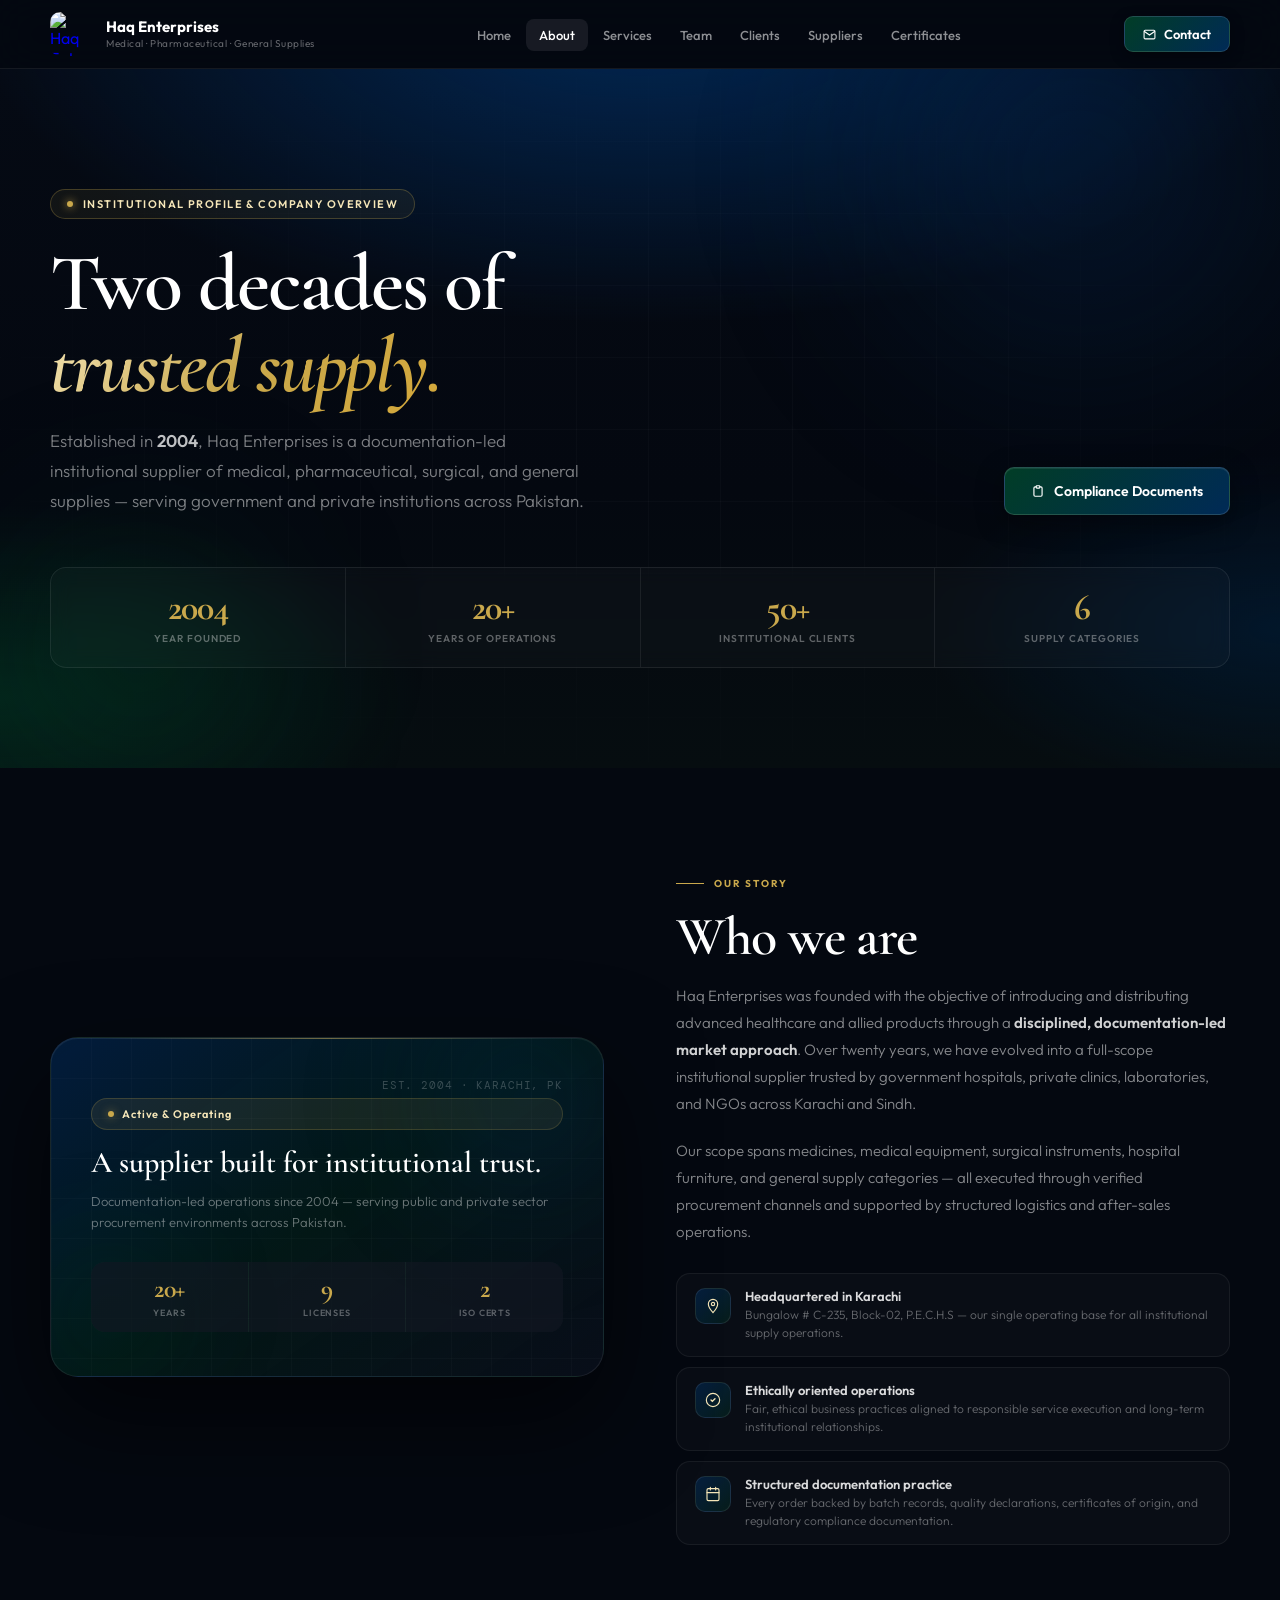
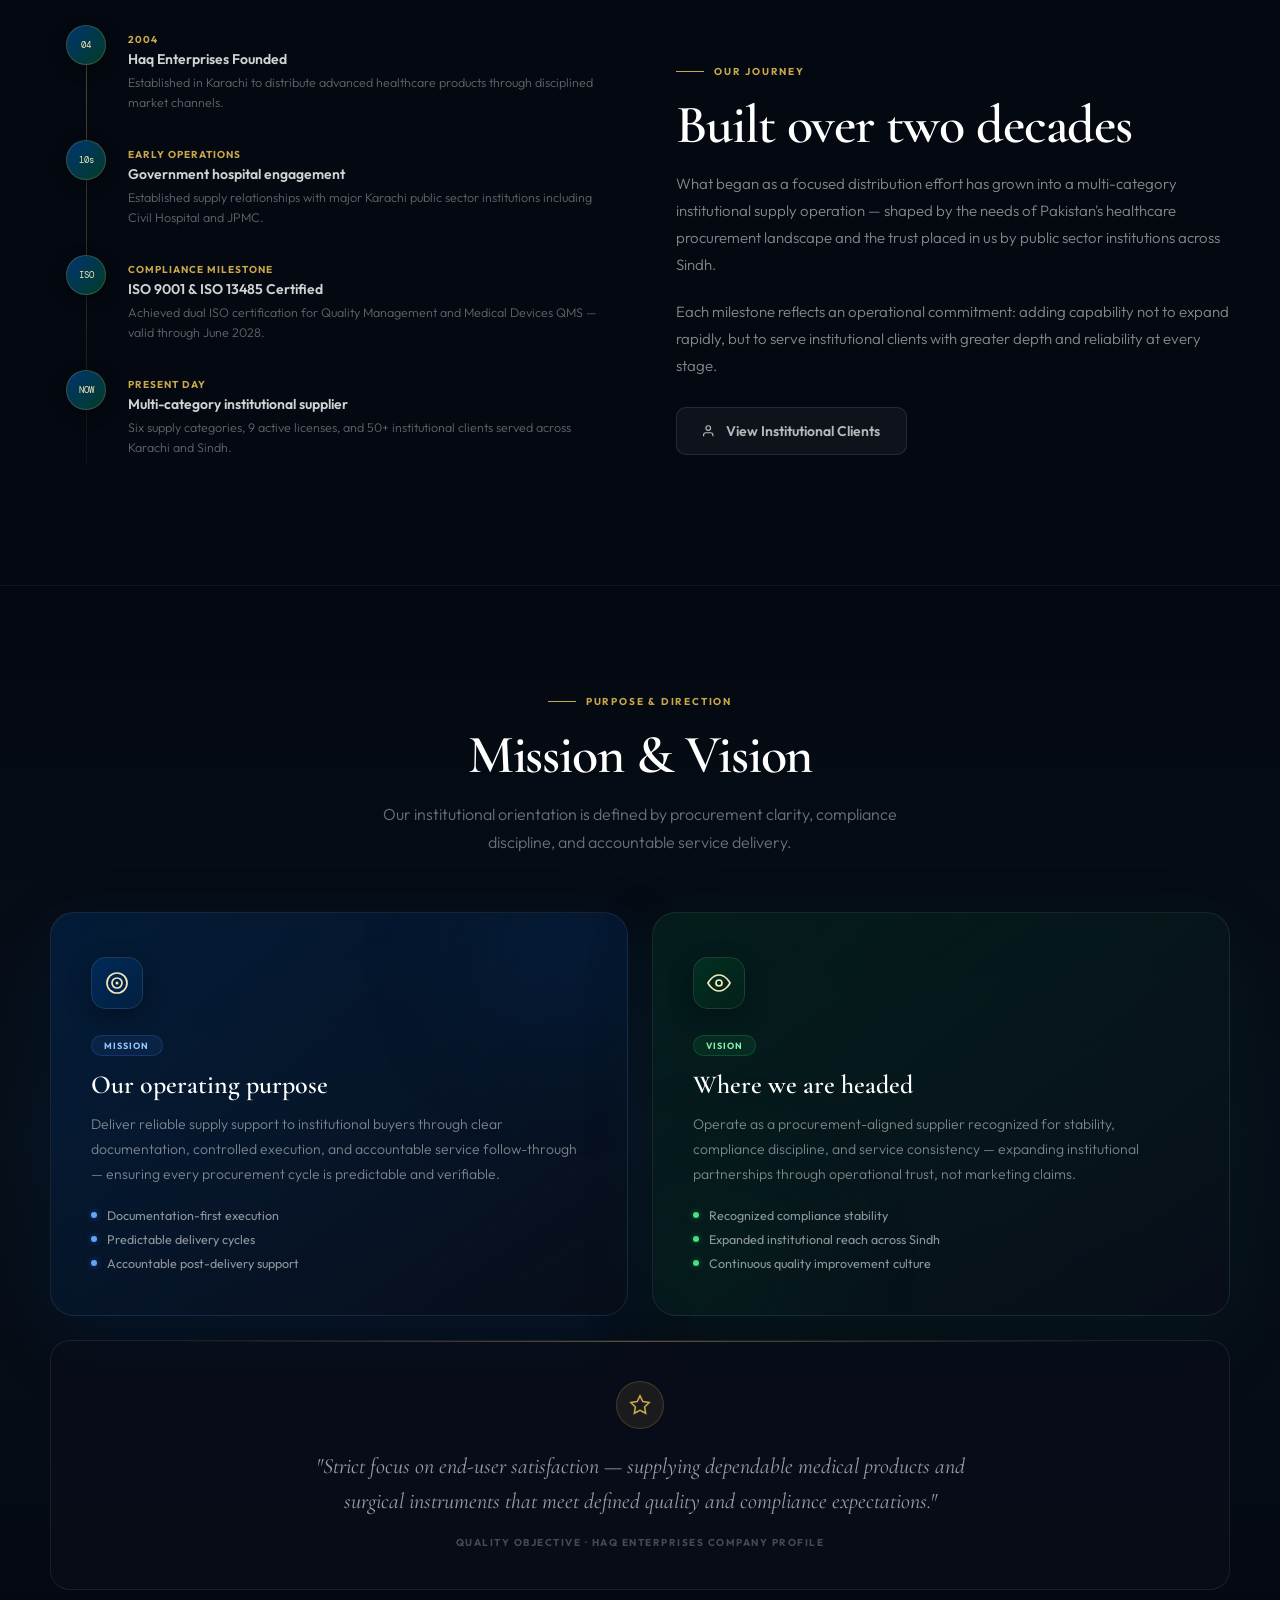
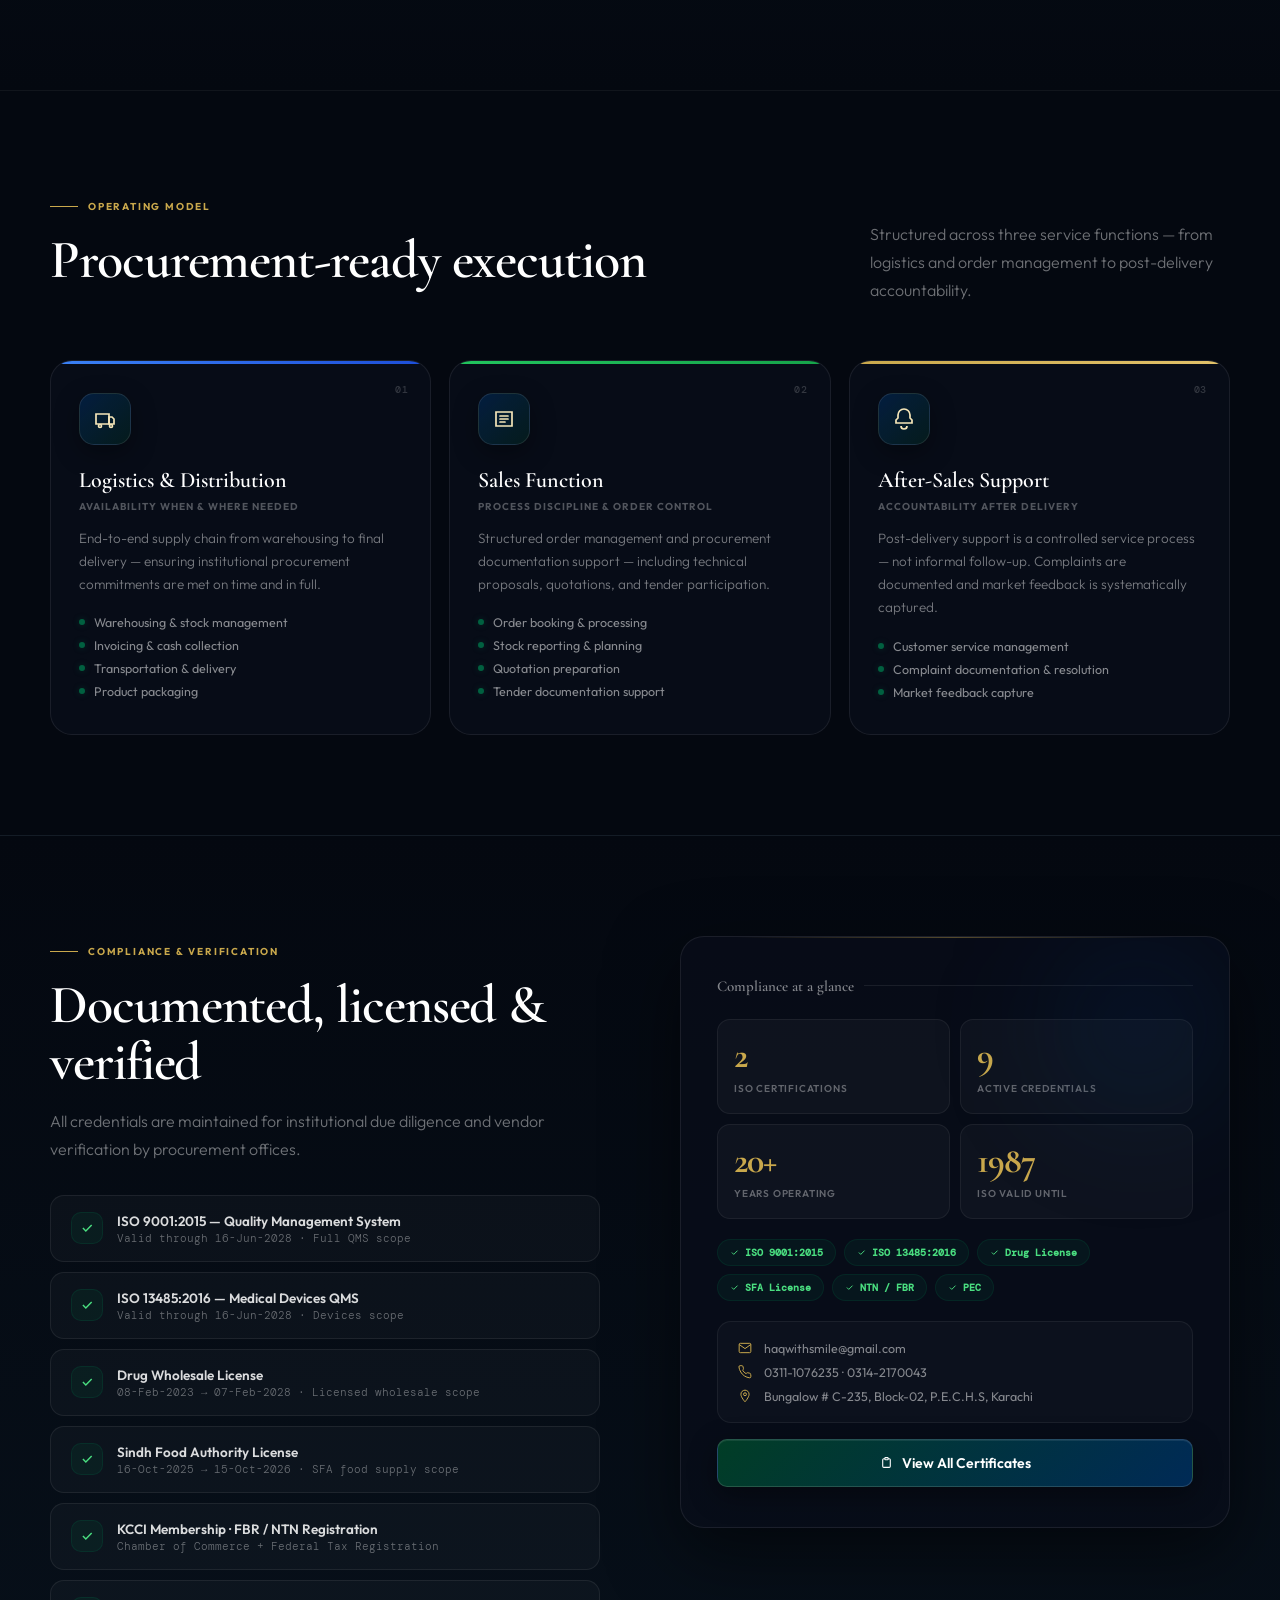
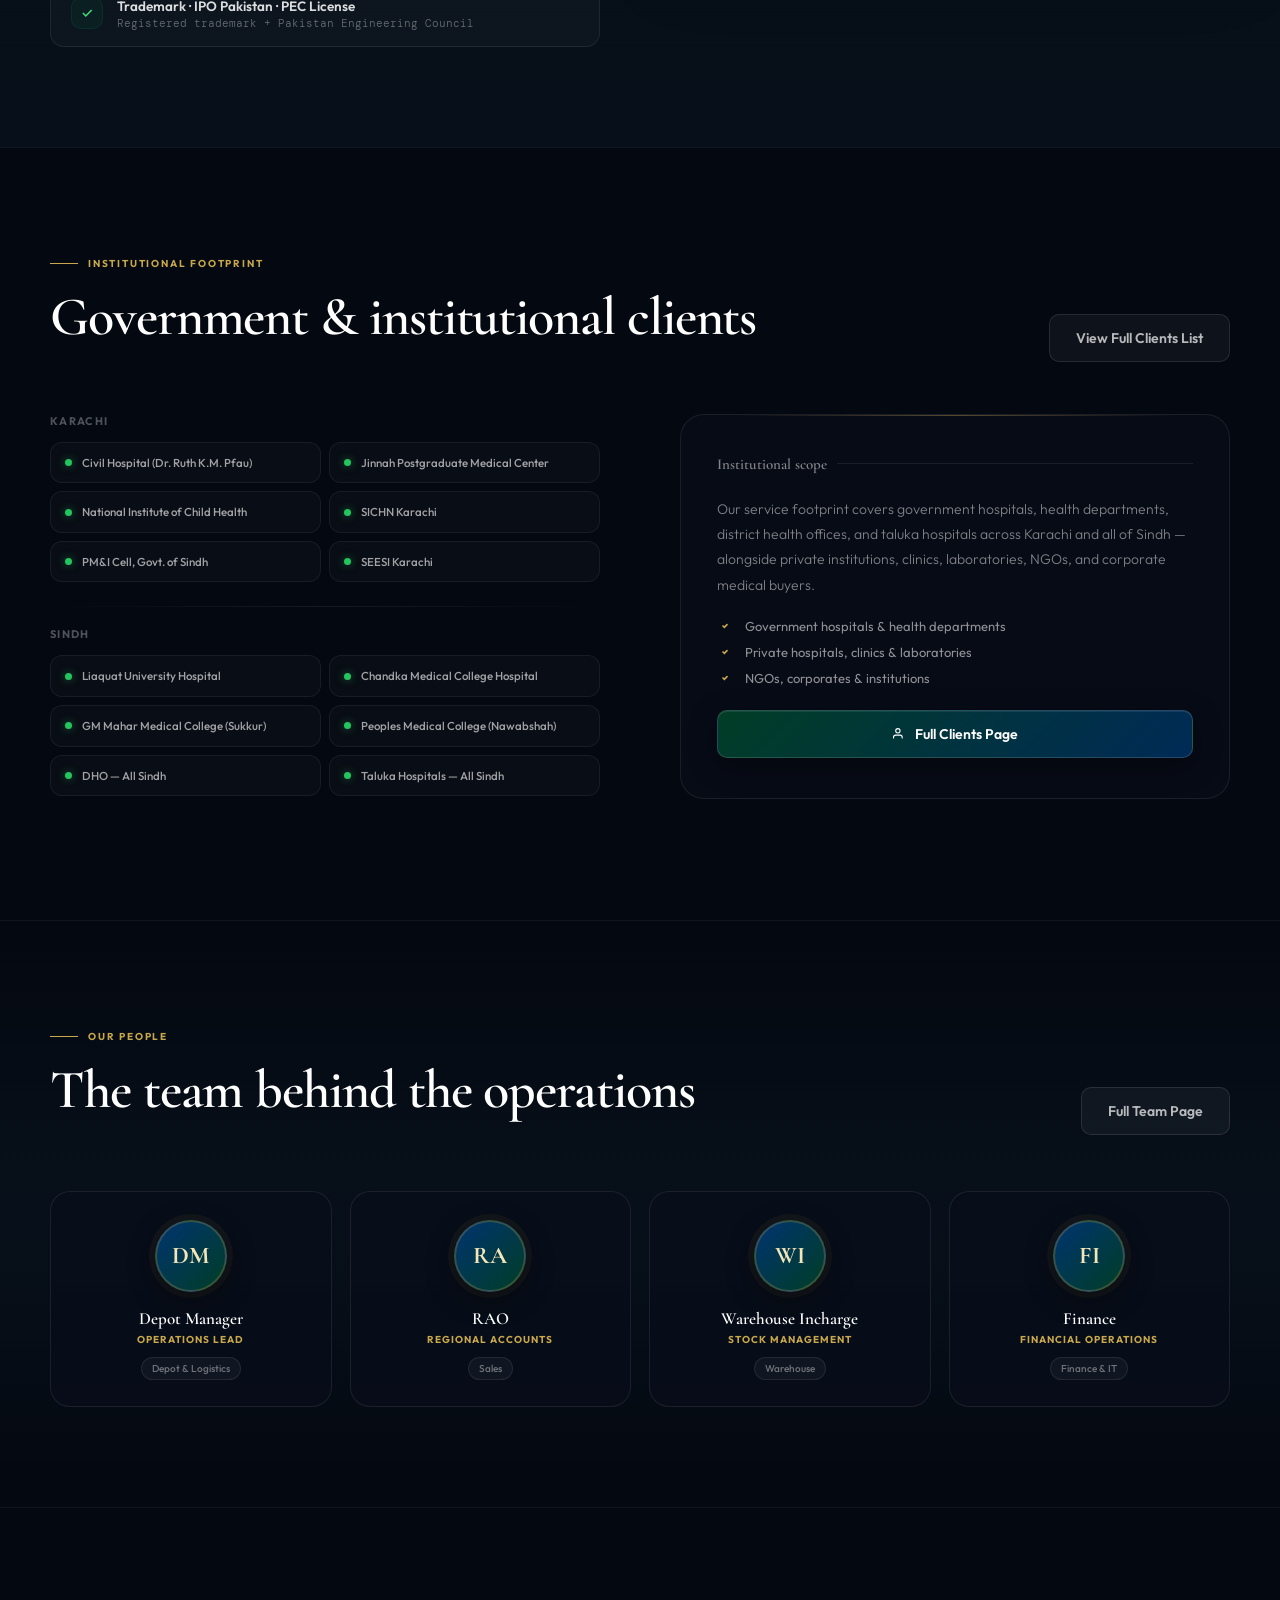
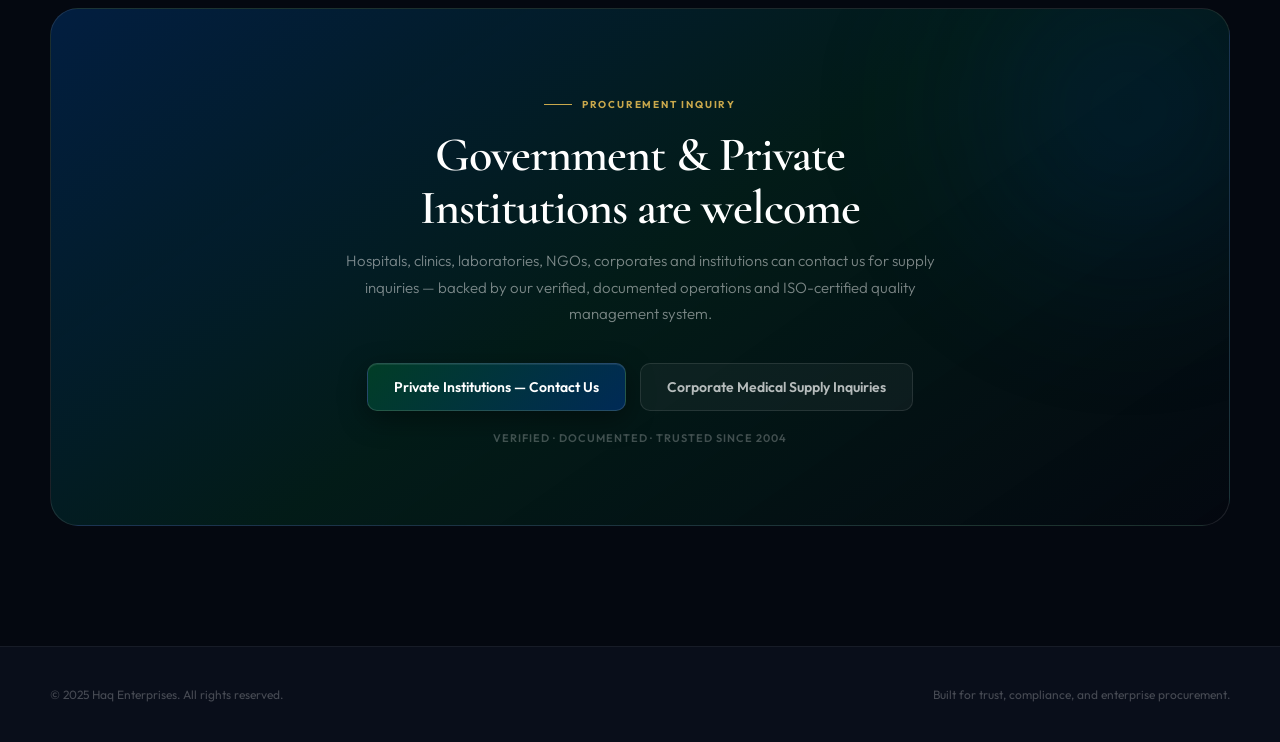
==== about.html @ 86def3c5 "Add files via upload" ====
<!DOCTYPE html>
<html lang="en">
<head>
  <meta charset="utf-8"/>
  <meta name="viewport" content="width=device-width, initial-scale=1"/>
  <meta name="theme-color" content="#001122"/>
  <title>Haq Enterprises — About Us</title>
  <meta name="description" content="Established in 2004. Haq Enterprises is a documentation-led institutional supplier of medical, pharmaceutical, surgical, and general supplies across Pakistan."/>
  <meta name="robots" content="index, follow"/>
  <link rel="canonical" href="about.html"/>

  <link rel="preconnect" href="https://fonts.googleapis.com"/>
  <link rel="preconnect" href="https://fonts.gstatic.com" crossorigin/>
  <link href="https://fonts.googleapis.com/css2?family=Cormorant+Garamond:ital,wght@0,500;0,600;0,700;1,500;1,600&family=Outfit:wght@300;400;500;600;700&family=DM+Mono:wght@400;500&display=swap" rel="stylesheet"/>

  <style>
    /* ═══════════════════════════════════════════════════════
       HAQ ENTERPRISES — ABOUT PAGE
       System: Dark Institutional Luxury
    ═══════════════════════════════════════════════════════ */
    :root {
      --ink:          #040810;
      --ink-2:        #090e1a;
      --ink-3:        #0f1828;
      --navy:         #001F3F;
      --navy-2:       #002a56;
      --navy-3:       #003470;
      --forest:       #012a1a;
      --forest-2:     #013d26;
      --forest-3:     #016040;
      --platinum:     #dde4ed;
      --gold:         #c9a84c;
      --gold-2:       #e2c26a;
      --gold-light:   #f5e6b8;
      --white:        #ffffff;
      --glass:        rgba(255,255,255,0.045);
      --glass-2:      rgba(255,255,255,0.08);
      --glass-b:      rgba(255,255,255,0.10);
      --ease:         cubic-bezier(0.25, 0.46, 0.45, 0.94);
      --ease-out:     cubic-bezier(0.16, 1, 0.3, 1);
    }

    *, *::before, *::after { box-sizing: border-box; margin: 0; padding: 0; }
    html { scroll-behavior: smooth; }
    body { font-family: 'Outfit', sans-serif; background: var(--ink); color: var(--platinum); overflow-x: hidden; -webkit-font-smoothing: antialiased; }
    ::-webkit-scrollbar { width: 5px; }
    ::-webkit-scrollbar-track { background: var(--ink-2); }
    ::-webkit-scrollbar-thumb { background: var(--navy-3); border-radius: 3px; }
    ::selection { background: rgba(201,168,76,0.25); color: var(--white); }
    a { text-decoration: none; }
    img { max-width: 100%; display: block; }

    .container { max-width: 1260px; margin: 0 auto; padding: 0 40px; }
    .section { padding: 100px 0; }
    @media (max-width:768px) { .container { padding: 0 20px; } .section { padding: 72px 0; } }

    /* ── Nav ── */
    .nav { position: sticky; top: 0; z-index: 999; background: rgba(4,8,16,0.88); backdrop-filter: blur(20px) saturate(160%); border-bottom: 1px solid rgba(255,255,255,0.07); }
    .nav-inner { display: flex; align-items: center; justify-content: space-between; height: 68px; }
    .nav-brand { display: flex; align-items: center; gap: 12px; }
    .nav-brand-name { font-size: 15px; font-weight: 700; color: var(--white); line-height: 1; }
    .nav-brand-sub { font-size: 10px; color: rgba(255,255,255,0.38); letter-spacing: 0.05em; margin-top: 3px; }
    .nav-links { display: flex; align-items: center; gap: 2px; list-style: none; }
    .nav-links a { padding: 8px 13px; border-radius: 8px; font-size: 13px; font-weight: 500; color: rgba(255,255,255,0.55); transition: color .2s, background .2s; }
    .nav-links a:hover { color: var(--white); background: var(--glass); }
    .nav-links a.active { color: var(--white); background: var(--glass-2); }
    .nav-cta { display: inline-flex; align-items: center; gap: 8px; padding: 9px 18px; border-radius: 9px; background: linear-gradient(135deg, var(--forest-2), var(--navy-2)); color: var(--white); font-size: 13px; font-weight: 600; border: 1px solid rgba(255,255,255,0.13); box-shadow: 0 4px 14px rgba(0,0,0,0.35); transition: transform .2s var(--ease), box-shadow .2s; }
    .nav-cta:hover { transform: translateY(-1px); box-shadow: 0 8px 24px rgba(0,0,0,0.45); color: var(--white); }
    @media (max-width:900px) { .nav-links { display: none; } .nav-cta { display: none; } }

    /* ── Type ── */
    .s-label { display: inline-flex; align-items: center; gap: 10px; font-size: 10px; font-weight: 700; letter-spacing: 0.18em; text-transform: uppercase; color: var(--gold); margin-bottom: 18px; }
    .s-label::before { content: ''; width: 28px; height: 1px; background: var(--gold); }
    .s-title { font-family: 'Cormorant Garamond', serif; font-size: clamp(34px, 4.5vw, 54px); font-weight: 600; line-height: 1.07; letter-spacing: -0.02em; color: var(--white); margin-bottom: 16px; }
    .s-sub { font-size: 16px; font-weight: 300; line-height: 1.75; color: rgba(255,255,255,0.42); }

    /* ── Buttons ── */
    .btn-primary { display: inline-flex; align-items: center; gap: 9px; padding: 14px 26px; border-radius: 10px; background: linear-gradient(135deg, var(--forest-2), var(--navy-2)); color: var(--white); font-family: 'Outfit', sans-serif; font-size: 14px; font-weight: 600; border: 1px solid rgba(255,255,255,0.14); box-shadow: 0 8px 28px rgba(0,0,0,0.4), inset 0 1px 0 rgba(255,255,255,0.08); transition: transform .25s var(--ease), box-shadow .25s; }
    .btn-primary:hover { transform: translateY(-2px); box-shadow: 0 16px 44px rgba(0,0,0,0.5), 0 0 50px rgba(1,61,38,0.25); color: var(--white); }
    .btn-ghost { display: inline-flex; align-items: center; gap: 9px; padding: 14px 26px; border-radius: 10px; background: var(--glass); border: 1px solid var(--glass-b); color: rgba(255,255,255,0.7); font-family: 'Outfit', sans-serif; font-size: 14px; font-weight: 600; transition: color .2s, background .2s, transform .2s; }
    .btn-ghost:hover { color: var(--white); background: var(--glass-2); transform: translateY(-2px); }

    /* ── Reveal ── */
    .reveal { opacity: 0; transform: translateY(28px); transition: opacity .7s var(--ease), transform .7s var(--ease); }
    .reveal.visible { opacity: 1; transform: none; }
    .reveal-1 { transition-delay: .10s; } .reveal-2 { transition-delay: .20s; } .reveal-3 { transition-delay: .30s; }
    @media (prefers-reduced-motion: reduce) { .reveal { opacity: 1; transform: none; transition: none; } * { animation: none !important; } }

    /* ══════════════════════════════════════ HERO ══════════════════════════════════════ */
    .page-hero { position: relative; overflow: hidden; padding: 120px 0 100px; min-height: 50vh; display: flex; align-items: center; }
    .hero-bg { position: absolute; inset: 0; background: radial-gradient(ellipse 90% 80% at 50% -10%, rgba(0,52,112,0.72), transparent 58%), radial-gradient(ellipse 60% 50% at 0% 90%, rgba(1,61,38,0.5), transparent 55%), radial-gradient(ellipse 50% 45% at 100% 80%, rgba(0,32,63,0.55), transparent 55%), linear-gradient(180deg, #050a14 0%, #040810 60%, #060d10 100%); }
    .hero-grid { position: absolute; inset: 0; background-image: linear-gradient(rgba(255,255,255,0.022) 1px, transparent 1px), linear-gradient(90deg, rgba(255,255,255,0.022) 1px, transparent 1px); background-size: 72px 72px; mask-image: radial-gradient(ellipse 85% 85% at 50% 50%, black 15%, transparent 72%); }
    .hero-orb-a { position: absolute; width: 600px; height: 600px; top: -200px; right: -100px; border-radius: 50%; background: radial-gradient(circle, rgba(0,52,112,0.3), transparent 65%); filter: blur(80px); pointer-events: none; animation: driftA 22s ease-in-out infinite alternate; }
    .hero-orb-b { position: absolute; width: 400px; height: 400px; bottom: -80px; left: -60px; border-radius: 50%; background: radial-gradient(circle, rgba(1,61,38,0.28), transparent 65%); filter: blur(70px); pointer-events: none; animation: driftB 28s ease-in-out infinite alternate-reverse; }
    @keyframes driftA { from{transform:translate(0,0)} to{transform:translate(30px,20px)} }
    @keyframes driftB { from{transform:translate(0,0)} to{transform:translate(-25px,15px)} }
    .hero-content { position: relative; z-index: 2; width: 100%; }
    .hero-inner { display: grid; grid-template-columns: 1fr auto; gap: 48px; align-items: end; }
    @media (max-width:768px) { .hero-inner { grid-template-columns: 1fr; } }
    .hero-eyebrow { display: inline-flex; align-items: center; gap: 10px; padding: 7px 16px; border-radius: 999px; border: 1px solid rgba(201,168,76,0.28); background: rgba(201,168,76,0.07); font-size: 11px; font-weight: 600; color: var(--gold-light); letter-spacing: 0.13em; text-transform: uppercase; margin-bottom: 24px; animation: slideUp 0.9s var(--ease-out) both; }
    .eyebrow-dot { width: 6px; height: 6px; border-radius: 50%; background: var(--gold); box-shadow: 0 0 8px var(--gold); animation: blink 2s ease-in-out infinite; }
    @keyframes blink { 0%,100%{opacity:1} 50%{opacity:.35} }
    .hero-h1 { font-family: 'Cormorant Garamond', serif; font-size: clamp(44px, 6.5vw, 80px); font-weight: 600; line-height: 1.02; letter-spacing: -0.025em; color: var(--white); margin-bottom: 20px; animation: slideUp 0.9s var(--ease-out) 0.1s both; }
    .hero-h1 em { font-style: italic; background: linear-gradient(130deg, var(--gold-light), var(--gold), #d4a83a); -webkit-background-clip: text; -webkit-text-fill-color: transparent; background-clip: text; }
    .hero-sub { font-size: 17px; font-weight: 300; line-height: 1.75; color: rgba(255,255,255,0.48); max-width: 540px; animation: slideUp 0.9s var(--ease-out) 0.2s both; }
    .hero-statbar { display: flex; border: 1px solid rgba(255,255,255,0.08); border-radius: 16px; overflow: hidden; background: rgba(255,255,255,0.025); backdrop-filter: blur(10px); margin-top: 52px; animation: slideUp 0.9s var(--ease-out) 0.4s both; }
    .hstat { flex: 1; padding: 22px 24px; text-align: center; border-right: 1px solid rgba(255,255,255,0.07); }
    .hstat:last-child { border-right: none; }
    .hstat-n { font-family: 'Cormorant Garamond', serif; font-size: 36px; font-weight: 700; color: var(--white); line-height: 1; letter-spacing: -0.03em; }
    .hstat-n span { color: var(--gold); }
    .hstat-l { font-size: 10px; font-weight: 600; color: rgba(255,255,255,0.35); letter-spacing: 0.09em; text-transform: uppercase; margin-top: 6px; }
    @media (max-width:640px) { .hero-statbar { flex-wrap: wrap; } .hstat { flex: 1 1 50%; } .hstat:nth-child(2) { border-right: none; } .hstat:nth-child(1),.hstat:nth-child(2) { border-bottom: 1px solid rgba(255,255,255,0.07); } }
    @keyframes slideUp { from{opacity:0;transform:translateY(24px)} to{opacity:1;transform:none} }

    /* ══════════════════════════════════════ STORY ══════════════════════════════════════ */
    .story-section { background: var(--ink); }
    .story-cols { display: grid; grid-template-columns: 1fr 1fr; gap: 72px; align-items: center; }
    .story-cols.rev { direction: rtl; }
    .story-cols.rev > * { direction: ltr; }
    @media (max-width:900px) { .story-cols { grid-template-columns: 1fr; gap: 40px; } .story-cols.rev { direction: ltr; } }

    .story-visual { position: relative; border-radius: 28px; overflow: hidden; background: linear-gradient(145deg, rgba(0,52,112,0.45), rgba(1,61,38,0.3) 50%, rgba(9,14,26,0.9)); border: 1px solid rgba(255,255,255,0.08); box-shadow: 0 40px 100px rgba(0,0,0,0.6), inset 0 1px 0 rgba(255,255,255,0.06); padding: 44px 40px; min-height: 340px; display: flex; flex-direction: column; justify-content: flex-end; }
    .story-visual::before { content: ''; position: absolute; top: 0; left: 10%; right: 10%; height: 1px; background: linear-gradient(90deg, transparent, rgba(201,168,76,0.5), transparent); }
    .sv-grid { position: absolute; inset: 0; background-image: linear-gradient(rgba(255,255,255,0.018) 1px, transparent 1px), linear-gradient(90deg, rgba(255,255,255,0.018) 1px, transparent 1px); background-size: 40px 40px; }
    .sv-orb { position: absolute; width: 280px; height: 280px; top: -80px; right: -60px; border-radius: 50%; background: radial-gradient(circle, rgba(0,52,112,0.35), transparent 65%); filter: blur(60px); }
    .sv-orb2 { position: absolute; width: 200px; height: 200px; bottom: -40px; left: -40px; border-radius: 50%; background: radial-gradient(circle, rgba(1,61,38,0.3), transparent 65%); filter: blur(50px); }
    .sv-yr { position: absolute; top: 40px; right: 40px; font-family: 'DM Mono', monospace; font-size: 11px; color: rgba(255,255,255,0.22); letter-spacing: 0.08em; }
    .sv-badge { display: inline-flex; align-items: center; gap: 8px; padding: 8px 16px; border-radius: 999px; background: rgba(201,168,76,0.1); border: 1px solid rgba(201,168,76,0.22); font-size: 11px; font-weight: 600; color: var(--gold-light); letter-spacing: 0.08em; margin-bottom: 16px; }
    .sv-badge-dot { width: 6px; height: 6px; border-radius: 50%; background: var(--gold); box-shadow: 0 0 8px rgba(201,168,76,0.6); animation: blink 2s ease-in-out infinite; }
    .sv-h { font-family: 'Cormorant Garamond', serif; font-size: 30px; font-weight: 600; color: var(--white); line-height: 1.15; margin-bottom: 10px; position: relative; z-index: 1; }
    .sv-sub { font-size: 13px; font-weight: 300; color: rgba(255,255,255,0.42); line-height: 1.65; position: relative; z-index: 1; }
    .sv-stats { display: grid; grid-template-columns: repeat(3, 1fr); gap: 1px; background: rgba(255,255,255,0.06); border-radius: 14px; overflow: hidden; margin-top: 28px; position: relative; z-index: 1; }
    .svs { background: rgba(9,14,26,0.6); padding: 14px 16px; text-align: center; }
    .svs-n { font-family: 'Cormorant Garamond', serif; font-size: 26px; font-weight: 700; color: var(--white); letter-spacing: -0.02em; line-height: 1; }
    .svs-n span { color: var(--gold); }
    .svs-l { font-size: 9px; font-weight: 600; color: rgba(255,255,255,0.32); text-transform: uppercase; letter-spacing: 0.09em; margin-top: 5px; }

    .story-body { font-size: 15px; font-weight: 300; line-height: 1.8; color: rgba(255,255,255,0.52); margin-bottom: 20px; }
    .story-body strong { color: rgba(255,255,255,0.82); font-weight: 600; }
    .story-attrs { display: flex; flex-direction: column; gap: 10px; margin-top: 28px; }
    .story-attr { display: flex; align-items: flex-start; gap: 14px; padding: 14px 18px; border-radius: 14px; background: rgba(255,255,255,0.025); border: 1px solid rgba(255,255,255,0.06); transition: background .2s, border-color .2s, transform .2s; }
    .story-attr:hover { background: rgba(255,255,255,0.05); border-color: rgba(201,168,76,0.18); transform: translateX(4px); }
    .sa-ico { width: 36px; height: 36px; border-radius: 10px; flex: 0 0 auto; display: flex; align-items: center; justify-content: center; background: linear-gradient(135deg, rgba(0,52,112,0.45), rgba(1,61,38,0.32)); border: 1px solid rgba(255,255,255,0.09); color: var(--gold-light); }
    .sa-h { font-size: 13px; font-weight: 600; color: rgba(255,255,255,0.85); margin-bottom: 2px; }
    .sa-t { font-size: 12px; font-weight: 300; color: rgba(255,255,255,0.38); line-height: 1.5; }

    /* ══════════════════════════════════════ TIMELINE ══════════════════════════════════════ */
    .tl { display: flex; flex-direction: column; padding-left: 16px; position: relative; }
    .tl::before { content: ''; position: absolute; left: 36px; top: 20px; bottom: 20px; width: 1px; background: linear-gradient(180deg, rgba(201,168,76,0.4), rgba(255,255,255,0.04)); }
    .tl-item { display: flex; gap: 22px; align-items: flex-start; margin-bottom: 28px; }
    .tl-dot { width: 40px; height: 40px; border-radius: 50%; flex: 0 0 auto; display: flex; align-items: center; justify-content: center; background: linear-gradient(135deg, var(--navy-3), var(--forest-2)); border: 1px solid rgba(201,168,76,0.25); font-family: 'DM Mono', monospace; font-size: 9px; color: var(--gold-light); position: relative; z-index: 1; box-shadow: 0 4px 16px rgba(0,0,0,0.4); }
    .tl-yr { font-size: 10px; font-weight: 700; color: var(--gold); letter-spacing: 0.1em; text-transform: uppercase; margin-bottom: 4px; padding-top: 8px; }
    .tl-h { font-size: 14px; font-weight: 600; color: rgba(255,255,255,0.82); margin-bottom: 4px; }
    .tl-t { font-size: 12.5px; font-weight: 300; color: rgba(255,255,255,0.38); line-height: 1.6; }

    /* ══════════════════════════════════════ MISSION/VISION ══════════════════════════════════════ */
    .mv-section { background: linear-gradient(180deg, var(--ink) 0%, #07101a 50%, var(--ink) 100%); border-top: 1px solid rgba(255,255,255,0.05); border-bottom: 1px solid rgba(255,255,255,0.05); }
    .mv-grid { display: grid; grid-template-columns: 1fr 1fr; gap: 24px; margin-top: 56px; }
    @media (max-width:768px) { .mv-grid { grid-template-columns: 1fr; } }

    .mv-card { position: relative; overflow: hidden; border-radius: 24px; padding: 44px 40px; border: 1px solid rgba(255,255,255,0.08); transition: transform .34s var(--ease), box-shadow .34s, border-color .34s; }
    .mv-card::before { content: ''; position: absolute; top: 0; left: 10%; right: 10%; height: 1px; background: linear-gradient(90deg, transparent, rgba(201,168,76,0.45), transparent); opacity: 0; transition: opacity .34s; }
    .mv-card:hover { transform: translateY(-5px); border-color: rgba(201,168,76,0.18); }
    .mv-card:hover::before { opacity: 1; }
    .mv-mission { background: linear-gradient(145deg, rgba(0,52,112,0.38), rgba(9,14,26,0.9)); box-shadow: 0 24px 70px rgba(0,52,112,0.2); }
    .mv-vision { background: linear-gradient(145deg, rgba(1,61,38,0.35), rgba(9,14,26,0.9)); box-shadow: 0 24px 70px rgba(1,61,38,0.18); }
    .mv-orb { position: absolute; width: 240px; height: 240px; border-radius: 50%; filter: blur(60px); pointer-events: none; }
    .mv-mission .mv-orb { background: radial-gradient(circle, rgba(0,52,112,0.4), transparent 65%); top: -80px; right: -60px; }
    .mv-vision .mv-orb { background: radial-gradient(circle, rgba(1,61,38,0.38), transparent 65%); bottom: -80px; left: -60px; }
    .mv-ico { width: 52px; height: 52px; border-radius: 15px; display: flex; align-items: center; justify-content: center; border: 1px solid rgba(255,255,255,0.1); color: var(--gold-light); margin-bottom: 24px; position: relative; z-index: 1; box-shadow: 0 8px 24px rgba(0,0,0,0.3); }
    .mv-mission .mv-ico { background: linear-gradient(135deg, rgba(0,52,112,0.6), rgba(0,42,86,0.4)); }
    .mv-vision .mv-ico { background: linear-gradient(135deg, rgba(1,61,38,0.6), rgba(1,42,26,0.4)); }
    .mv-tag { display: inline-flex; align-items: center; gap: 6px; padding: 4px 12px; border-radius: 999px; font-size: 9px; font-weight: 700; letter-spacing: 0.12em; text-transform: uppercase; margin-bottom: 14px; position: relative; z-index: 1; }
    .mv-mission .mv-tag { background: rgba(59,130,246,0.1); border: 1px solid rgba(59,130,246,0.22); color: #93c5fd; }
    .mv-vision .mv-tag { background: rgba(34,197,94,0.1); border: 1px solid rgba(34,197,94,0.22); color: #86efac; }
    .mv-h { font-family: 'Cormorant Garamond', serif; font-size: 26px; font-weight: 600; color: var(--white); margin-bottom: 12px; line-height: 1.15; position: relative; z-index: 1; }
    .mv-body { font-size: 14px; font-weight: 300; line-height: 1.8; color: rgba(255,255,255,0.48); position: relative; z-index: 1; }
    .mv-pillars { display: flex; flex-direction: column; gap: 8px; margin-top: 20px; position: relative; z-index: 1; }
    .mv-pillar { display: flex; align-items: center; gap: 10px; font-size: 12.5px; color: rgba(255,255,255,0.55); }
    .mv-pillar::before { content: ''; width: 6px; height: 6px; border-radius: 50%; flex: 0 0 auto; }
    .mv-mission .mv-pillar::before { background: #60a5fa; box-shadow: 0 0 6px rgba(59,130,246,0.5); }
    .mv-vision .mv-pillar::before { background: #4ade80; box-shadow: 0 0 6px rgba(34,197,94,0.5); }

    .mv-quote { position: relative; overflow: hidden; border-radius: 20px; padding: 40px 44px; border: 1px solid rgba(255,255,255,0.08); background: rgba(9,14,26,0.7); display: flex; flex-direction: column; align-items: center; justify-content: center; text-align: center; grid-column: 1 / -1; }
    .mv-quote::before { content: ''; position: absolute; top: 0; left: 10%; right: 10%; height: 1px; background: linear-gradient(90deg, transparent, rgba(201,168,76,0.45), transparent); }
    .mv-q-text { font-family: 'Cormorant Garamond', serif; font-size: 22px; font-style: italic; color: rgba(255,255,255,0.6); line-height: 1.55; margin-bottom: 18px; max-width: 700px; }
    .mv-q-attr { font-size: 10px; font-weight: 700; color: rgba(255,255,255,0.25); letter-spacing: 0.15em; text-transform: uppercase; }

    /* ══════════════════════════════════════ OPS CARDS ══════════════════════════════════════ */
    .ops-section { background: var(--ink); }
    .ops-grid { display: grid; grid-template-columns: repeat(3, 1fr); gap: 18px; margin-top: 56px; }
    @media (max-width:900px) { .ops-grid { grid-template-columns: repeat(2,1fr); } }
    @media (max-width:560px) { .ops-grid { grid-template-columns: 1fr; } }

    .ops-card { position: relative; overflow: hidden; border-radius: 22px; padding: 32px 28px 34px; background: rgba(9,14,26,0.75); border: 1px solid rgba(255,255,255,0.08); transition: transform .34s var(--ease), box-shadow .34s, border-color .34s; }
    .ops-card::before { content: ''; position: absolute; top: 0; left: 10%; right: 10%; height: 1px; background: linear-gradient(90deg, transparent, rgba(201,168,76,0.45), transparent); opacity: 0; transition: opacity .34s; }
    .ops-card:hover { transform: translateY(-5px); box-shadow: 0 32px 80px rgba(0,0,0,0.6), 0 0 60px rgba(0,52,112,0.18); border-color: rgba(201,168,76,0.18); }
    .ops-card:hover::before { opacity: 1; }
    .ops-strip { position: absolute; top: 0; left: 0; right: 0; height: 3px; }
    .s-blue { background: linear-gradient(90deg, #3b82f6, #1d4ed8); }
    .s-green { background: linear-gradient(90deg, #22c55e, #16a34a); }
    .s-gold { background: linear-gradient(90deg, var(--gold), var(--gold-2)); }
    .ops-ico { width: 52px; height: 52px; border-radius: 15px; margin-bottom: 22px; display: flex; align-items: center; justify-content: center; background: linear-gradient(135deg, rgba(0,52,112,0.45), rgba(1,61,38,0.32)); border: 1px solid rgba(255,255,255,0.1); color: var(--gold-light); box-shadow: 0 8px 24px rgba(0,0,0,0.35); transition: box-shadow .34s, transform .34s; }
    .ops-card:hover .ops-ico { box-shadow: 0 12px 32px rgba(0,0,0,0.4), 0 0 24px rgba(201,168,76,0.18); transform: scale(1.04); }
    .ops-num { position: absolute; top: 22px; right: 22px; font-family: 'DM Mono', monospace; font-size: 10px; font-weight: 500; color: rgba(255,255,255,0.18); letter-spacing: 0.06em; }
    .ops-h { font-family: 'Cormorant Garamond', serif; font-size: 22px; font-weight: 600; color: var(--white); margin-bottom: 6px; line-height: 1.2; }
    .ops-sub { font-size: 10px; font-weight: 700; color: rgba(255,255,255,0.3); letter-spacing: 0.10em; text-transform: uppercase; margin-bottom: 14px; }
    .ops-body { font-size: 13.5px; font-weight: 300; line-height: 1.72; color: rgba(255,255,255,0.45); margin-bottom: 18px; }
    .ops-bullets { list-style: none; display: flex; flex-direction: column; gap: 7px; }
    .ops-bullets li { display: flex; align-items: center; gap: 9px; font-size: 12.5px; color: rgba(255,255,255,0.52); }
    .ops-bullets li::before { content: ''; width: 6px; height: 6px; border-radius: 50%; flex: 0 0 auto; background: var(--forest-3); box-shadow: 0 0 6px rgba(1,96,64,0.4); }

    /* ══════════════════════════════════════ COMPLIANCE ══════════════════════════════════════ */
    .comp-section { background: linear-gradient(180deg, var(--ink) 0%, #07101a 100%); border-top: 1px solid rgba(255,255,255,0.05); }
    .comp-cols { display: grid; grid-template-columns: 1fr 1fr; gap: 80px; align-items: start; }
    @media (max-width:900px) { .comp-cols { grid-template-columns: 1fr; gap: 48px; } }

    .comp-list { display: flex; flex-direction: column; gap: 10px; }
    .cl-item { display: flex; align-items: flex-start; gap: 14px; padding: 16px 20px; border-radius: 14px; background: rgba(255,255,255,0.028); border: 1px solid rgba(255,255,255,0.07); transition: background .2s, border-color .2s; }
    .cl-item:hover { background: rgba(255,255,255,0.05); border-color: rgba(201,168,76,0.2); }
    .cl-chk { width: 32px; height: 32px; border-radius: 10px; flex: 0 0 auto; display: flex; align-items: center; justify-content: center; background: rgba(1,96,64,0.15); border: 1px solid rgba(1,96,64,0.25); color: #4ade80; }
    .cl-name { font-size: 13.5px; font-weight: 600; color: rgba(255,255,255,0.85); }
    .cl-det { font-size: 10.5px; font-weight: 300; color: rgba(255,255,255,0.38); margin-top: 2px; font-family: 'DM Mono', monospace; }

    .comp-vis { background: rgba(9,14,26,0.7); border: 1px solid rgba(255,255,255,0.08); border-radius: 24px; padding: 40px 36px; position: relative; overflow: hidden; box-shadow: 0 24px 70px rgba(0,0,0,0.5); }
    .comp-vis::before { content: ''; position: absolute; top: 0; left: 10%; right: 10%; height: 1px; background: linear-gradient(90deg, transparent, rgba(201,168,76,0.4), transparent); }
    .cv-orb { position: absolute; width: 300px; height: 300px; right: -60px; top: -60px; border-radius: 50%; background: radial-gradient(circle, rgba(0,52,112,0.22), transparent 65%); filter: blur(50px); pointer-events: none; }
    .cv-title { font-family: 'Cormorant Garamond', serif; font-size: 15px; font-weight: 600; color: rgba(255,255,255,0.5); margin-bottom: 24px; display: flex; align-items: center; gap: 10px; }
    .cv-title::after { content: ''; flex: 1; height: 1px; background: rgba(255,255,255,0.08); }
    .cv-metrics { display: grid; grid-template-columns: 1fr 1fr; gap: 10px; margin-bottom: 20px; }
    .cv-metric { padding: 18px 16px; border-radius: 13px; background: rgba(255,255,255,0.03); border: 1px solid rgba(255,255,255,0.06); }
    .cv-n { font-family: 'Cormorant Garamond', serif; font-size: 36px; font-weight: 700; color: var(--white); line-height: 1; letter-spacing: -0.03em; }
    .cv-n span { color: var(--gold); }
    .cv-l { font-size: 10px; font-weight: 600; color: rgba(255,255,255,0.35); letter-spacing: 0.08em; text-transform: uppercase; margin-top: 8px; }
    .cv-certs { display: flex; flex-wrap: wrap; gap: 8px; }
    .cv-cert { display: inline-flex; align-items: center; gap: 6px; padding: 6px 12px; border-radius: 999px; background: rgba(1,96,64,0.12); border: 1px solid rgba(1,96,64,0.22); font-size: 10px; font-weight: 700; color: #4ade80; font-family: 'DM Mono', monospace; }
    .cv-contact { margin-top: 20px; padding: 18px 20px; border-radius: 14px; background: rgba(255,255,255,0.025); border: 1px solid rgba(255,255,255,0.06); }
    .cv-row { display: flex; align-items: center; gap: 12px; font-size: 12.5px; color: rgba(255,255,255,0.5); margin-bottom: 8px; }
    .cv-row:last-child { margin-bottom: 0; }
    .cv-row svg { flex-shrink: 0; color: var(--gold); }

    /* ══════════════════════════════════════ INSTITUTIONS ══════════════════════════════════════ */
    .inst-section { background: var(--ink); border-top: 1px solid rgba(255,255,255,0.05); }
    .inst-cols { display: grid; grid-template-columns: 1fr 1fr; gap: 80px; align-items: start; }
    @media (max-width:900px) { .inst-cols { grid-template-columns: 1fr; gap: 48px; } }

    .inst-group-label { font-size: 11px; font-weight: 700; color: rgba(255,255,255,0.3); letter-spacing: 0.12em; text-transform: uppercase; margin-bottom: 14px; }
    .inst-grid { display: grid; grid-template-columns: 1fr 1fr; gap: 8px; margin-bottom: 24px; }
    @media (max-width:480px) { .inst-grid { grid-template-columns: 1fr; } }
    .inst-item { display: flex; align-items: center; gap: 10px; padding: 12px 14px; border-radius: 12px; background: rgba(255,255,255,0.025); border: 1px solid rgba(255,255,255,0.06); transition: background .2s, border-color .2s; }
    .inst-item:hover { background: rgba(255,255,255,0.05); border-color: rgba(201,168,76,0.18); }
    .inst-dot { width: 7px; height: 7px; border-radius: 50%; flex: 0 0 auto; background: #22c55e; box-shadow: 0 0 8px rgba(34,197,94,0.5); }
    .inst-name { font-size: 11.5px; font-weight: 500; color: rgba(255,255,255,0.62); line-height: 1.35; }
    .divider-soft { width: 100%; height: 1px; background: linear-gradient(90deg, transparent, rgba(255,255,255,0.07), transparent); margin: 20px 0; }

    .inst-panel { background: rgba(9,14,26,0.7); border: 1px solid rgba(255,255,255,0.08); border-radius: 24px; padding: 40px 36px; position: relative; overflow: hidden; }
    .inst-panel::before { content: ''; position: absolute; top: 0; left: 10%; right: 10%; height: 1px; background: linear-gradient(90deg, transparent, rgba(201,168,76,0.4), transparent); }

    /* ══════════════════════════════════════ TEAM ══════════════════════════════════════ */
    .team-section { background: linear-gradient(180deg, var(--ink) 0%, #07101a 50%, var(--ink) 100%); border-top: 1px solid rgba(255,255,255,0.05); border-bottom: 1px solid rgba(255,255,255,0.05); }
    .team-grid { display: grid; grid-template-columns: repeat(4, 1fr); gap: 18px; margin-top: 56px; }
    @media (max-width:900px) { .team-grid { grid-template-columns: repeat(2,1fr); } }

    .team-card { position: relative; overflow: hidden; border-radius: 20px; padding: 28px 22px 26px; background: rgba(9,14,26,0.75); border: 1px solid rgba(255,255,255,0.08); text-align: center; transition: transform .34s var(--ease), box-shadow .34s, border-color .34s; }
    .team-card::before { content: ''; position: absolute; top: 0; left: 10%; right: 10%; height: 1px; background: linear-gradient(90deg, transparent, rgba(201,168,76,0.45), transparent); opacity: 0; transition: opacity .34s; }
    .team-card:hover { transform: translateY(-6px); box-shadow: 0 28px 70px rgba(0,0,0,0.55), 0 0 50px rgba(0,52,112,0.2); border-color: rgba(201,168,76,0.2); }
    .team-card:hover::before { opacity: 1; }
    .team-av { width: 72px; height: 72px; border-radius: 50%; margin: 0 auto 16px; display: flex; align-items: center; justify-content: center; font-family: 'Cormorant Garamond', serif; font-size: 24px; font-weight: 700; color: var(--gold-light); background: linear-gradient(135deg, var(--navy-3), var(--forest-2)); border: 2px solid rgba(201,168,76,0.25); box-shadow: 0 8px 28px rgba(0,0,0,0.45), 0 0 0 6px rgba(201,168,76,0.06); transition: box-shadow .34s; }
    .team-card:hover .team-av { box-shadow: 0 12px 36px rgba(0,0,0,0.5), 0 0 0 8px rgba(201,168,76,0.1), 0 0 30px rgba(201,168,76,0.15); }
    .team-name { font-family: 'Cormorant Garamond', serif; font-size: 17px; font-weight: 600; color: var(--white); margin-bottom: 4px; }
    .team-role { font-size: 10px; font-weight: 700; color: var(--gold); letter-spacing: 0.1em; text-transform: uppercase; margin-bottom: 10px; }
    .team-dept { display: inline-flex; align-items: center; padding: 4px 10px; border-radius: 999px; background: rgba(255,255,255,0.04); border: 1px solid rgba(255,255,255,0.08); font-size: 10px; font-weight: 500; color: rgba(255,255,255,0.4); }

    /* ══════════════════════════════════════ CTA ══════════════════════════════════════ */
    .cta-section { background: var(--ink); padding-bottom: 120px; }
    .cta-card { position: relative; overflow: hidden; border-radius: 28px; border: 1px solid rgba(255,255,255,0.10); padding: 80px 64px; text-align: center; background: linear-gradient(145deg, rgba(0,52,112,0.5), rgba(1,61,38,0.38) 50%, rgba(4,8,16,0.9)); }
    .cta-card::before { content:''; position:absolute; top:-1px; left:10%; right:10%; height:1px; background:linear-gradient(90deg,transparent,rgba(201,168,76,0.55),transparent); }
    .cta-orb { position:absolute; width:500px; height:500px; right:-150px; top:-150px; border-radius:50%; background:radial-gradient(circle,rgba(0,52,112,0.28),transparent 65%); filter:blur(60px); pointer-events:none; }
    .cta-inner { position:relative; z-index:1; max-width:600px; margin:0 auto; }
    .cta-h { font-family:'Cormorant Garamond',serif; font-size:clamp(30px,4vw,48px); font-weight:600; color:var(--white); letter-spacing:-0.02em; margin-bottom:14px; line-height:1.1; }
    .cta-sub { font-size:15px; font-weight:300; line-height:1.75; color:rgba(255,255,255,0.48); margin-bottom:36px; }
    .cta-btns { display:flex; gap:14px; justify-content:center; flex-wrap:wrap; }
    .cta-note { font-size:11px; font-weight:600; color:rgba(255,255,255,0.25); letter-spacing:0.09em; text-transform:uppercase; margin-top:20px; }
    @media (max-width:768px) { .cta-card { padding: 48px 28px; } }

    .footer { background: var(--ink-2, #090e1a); border-top: 1px solid rgba(255,255,255,0.06); padding: 40px 0; }
    .footer-inner { display: flex; align-items: center; justify-content: space-between; flex-wrap: wrap; gap: 12px; }
    .footer-copy { font-size: 12px; color: rgba(255,255,255,0.25); }
  </style>
</head>
<body>

  <nav class="nav" aria-label="Primary navigation">
    <div class="container">
      <div class="nav-inner">
        <a href="index.html" class="nav-brand" aria-label="Haq Enterprises Home">
          <img src="assets/images/logo.png" alt="Haq Enterprises mark" width="44" height="44" loading="eager" style="border-radius:10px;">
          <div>
            <div class="nav-brand-name">Haq Enterprises</div>
            <div class="nav-brand-sub">Medical · Pharmaceutical · General Supplies</div>
          </div>
        </a>
        <ul class="nav-links">
          <li><a href="index.html">Home</a></li>
          <li><a href="about.html" class="active" aria-current="page">About</a></li>
          <li><a href="services.html">Services</a></li>
          <li><a href="team.html">Team</a></li>
          <li><a href="clients.html">Clients</a></li>
          <li><a href="suppliers.html">Suppliers</a></li>
          <li><a href="certificates.html">Certificates</a></li>
        </ul>
        <a href="contact.html" class="nav-cta">
          <svg width="13" height="13" viewBox="0 0 24 24" fill="none" aria-hidden="true"><path d="M20 4H4a2 2 0 0 0-2 2v12a2 2 0 0 0 2 2h16a2 2 0 0 0 2-2V6a2 2 0 0 0-2-2Z" stroke="currentColor" stroke-width="2"/><path d="m22 6-10 7L2 6" stroke="currentColor" stroke-width="2"/></svg>
          Contact
        </a>
      </div>
    </div>
  </nav>

  <a style="position:absolute;left:-9999px;" href="#main">Skip to content</a>
  <main id="main">

    <!-- HERO -->
    <header class="page-hero" aria-label="About page header">
      <div class="hero-bg" aria-hidden="true"></div>
      <div class="hero-grid" aria-hidden="true"></div>
      <div class="hero-orb-a" aria-hidden="true"></div>
      <div class="hero-orb-b" aria-hidden="true"></div>
      <div class="container hero-content">
        <div class="hero-inner">
          <div>
            <div class="hero-eyebrow"><div class="eyebrow-dot"></div>Institutional Profile &amp; Company Overview</div>
            <h1 class="hero-h1">Two decades of<br><em>trusted supply.</em></h1>
            <p class="hero-sub">Established in <strong style="color:rgba(255,255,255,0.75);font-weight:600;">2004</strong>, Haq Enterprises is a documentation-led institutional supplier of medical, pharmaceutical, surgical, and general supplies — serving government and private institutions across Pakistan.</p>
          </div>
          <div style="animation: slideUp 0.9s var(--ease-out) 0.25s both;">
            <a class="btn-primary" href="certificates.html">
              <svg width="14" height="14" viewBox="0 0 24 24" fill="none" aria-hidden="true"><path d="M9 5H7a2 2 0 0 0-2 2v12a2 2 0 0 0 2 2h10a2 2 0 0 0 2-2V7a2 2 0 0 0-2-2h-2" stroke="currentColor" stroke-width="2"/><rect x="9" y="3" width="6" height="4" rx="1" stroke="currentColor" stroke-width="2"/></svg>
              Compliance Documents
            </a>
          </div>
        </div>
        <div class="hero-statbar" role="region" aria-label="Company statistics">
          <div class="hstat"><div class="hstat-n"><span class="count-up" data-target="2004">0</span></div><div class="hstat-l">Year Founded</div></div>
          <div class="hstat"><div class="hstat-n"><span class="count-up" data-target="20">0</span><span>+</span></div><div class="hstat-l">Years of Operations</div></div>
          <div class="hstat"><div class="hstat-n"><span class="count-up" data-target="50">0</span><span>+</span></div><div class="hstat-l">Institutional Clients</div></div>
          <div class="hstat"><div class="hstat-n"><span class="count-up" data-target="6">0</span></div><div class="hstat-l">Supply Categories</div></div>
        </div>
      </div>
    </header>

    <!-- STORY -->
    <section class="section story-section" aria-labelledby="story-h">
      <div class="container">

        <!-- Row 1 -->
        <div class="story-cols" style="margin-bottom:80px;">
          <div class="reveal">
            <div class="story-visual">
              <div class="sv-grid" aria-hidden="true"></div>
              <div class="sv-orb" aria-hidden="true"></div>
              <div class="sv-orb2" aria-hidden="true"></div>
              <div class="sv-yr">EST. 2004 · KARACHI, PK</div>
              <div class="sv-badge"><div class="sv-badge-dot"></div>Active &amp; Operating</div>
              <div class="sv-h">A supplier built for institutional trust.</div>
              <div class="sv-sub">Documentation-led operations since 2004 — serving public and private sector procurement environments across Pakistan.</div>
              <div class="sv-stats">
                <div class="svs"><div class="svs-n"><span class="count-up" data-target="20">0</span><span style="color:var(--gold)">+</span></div><div class="svs-l">Years</div></div>
                <div class="svs"><div class="svs-n"><span class="count-up" data-target="9">0</span></div><div class="svs-l">Licenses</div></div>
                <div class="svs"><div class="svs-n"><span class="count-up" data-target="2">0</span></div><div class="svs-l">ISO Certs</div></div>
              </div>
            </div>
          </div>

          <div class="reveal reveal-1">
            <div class="s-label">Our Story</div>
            <h2 class="s-title" id="story-h">Who we are</h2>
            <p class="story-body">Haq Enterprises was founded with the objective of introducing and distributing advanced healthcare and allied products through a <strong>disciplined, documentation-led market approach</strong>. Over twenty years, we have evolved into a full-scope institutional supplier trusted by government hospitals, private clinics, laboratories, and NGOs across Karachi and Sindh.</p>
            <p class="story-body">Our scope spans medicines, medical equipment, surgical instruments, hospital furniture, and general supply categories — all executed through verified procurement channels and supported by structured logistics and after-sales operations.</p>
            <div class="story-attrs">
              <div class="story-attr">
                <div class="sa-ico" aria-hidden="true"><svg width="16" height="16" viewBox="0 0 24 24" fill="none"><path d="M12 2C8.13 2 5 5.13 5 9c0 5.25 7 13 7 13s7-7.75 7-13c0-3.87-3.13-7-7-7z" stroke="currentColor" stroke-width="1.7"/><circle cx="12" cy="9" r="2.5" stroke="currentColor" stroke-width="1.7"/></svg></div>
                <div><div class="sa-h">Headquartered in Karachi</div><div class="sa-t">Bungalow # C-235, Block-02, P.E.C.H.S — our single operating base for all institutional supply operations.</div></div>
              </div>
              <div class="story-attr">
                <div class="sa-ico" aria-hidden="true"><svg width="16" height="16" viewBox="0 0 24 24" fill="none"><path d="M9 12l2 2 4-4" stroke="currentColor" stroke-width="2" stroke-linecap="round"/><path d="M12 2a10 10 0 1 0 0 20A10 10 0 0 0 12 2z" stroke="currentColor" stroke-width="1.7"/></svg></div>
                <div><div class="sa-h">Ethically oriented operations</div><div class="sa-t">Fair, ethical business practices aligned to responsible service execution and long-term institutional relationships.</div></div>
              </div>
              <div class="story-attr">
                <div class="sa-ico" aria-hidden="true"><svg width="16" height="16" viewBox="0 0 24 24" fill="none"><rect x="3" y="4" width="18" height="18" rx="2" stroke="currentColor" stroke-width="1.7"/><path d="M16 2v4M8 2v4M3 10h18" stroke="currentColor" stroke-width="1.7" stroke-linecap="round"/></svg></div>
                <div><div class="sa-h">Structured documentation practice</div><div class="sa-t">Every order backed by batch records, quality declarations, certificates of origin, and regulatory compliance documentation.</div></div>
              </div>
            </div>
          </div>
        </div>

        <!-- Row 2 — reversed -->
        <div class="story-cols rev">
          <div class="reveal">
            <div class="s-label">Our Journey</div>
            <h2 class="s-title">Built over two decades</h2>
            <p class="story-body">What began as a focused distribution effort has grown into a multi-category institutional supply operation — shaped by the needs of Pakistan's healthcare procurement landscape and the trust placed in us by public sector institutions across Sindh.</p>
            <p class="story-body">Each milestone reflects an operational commitment: adding capability not to expand rapidly, but to serve institutional clients with greater depth and reliability at every stage.</p>
            <div style="margin-top:28px;"><a class="btn-ghost" href="clients.html"><svg width="14" height="14" viewBox="0 0 24 24" fill="none" aria-hidden="true"><path d="M17 21v-2a4 4 0 0 0-4-4H5a4 4 0 0 0-4 4v2" stroke="currentColor" stroke-width="2"/><circle cx="9" cy="7" r="4" stroke="currentColor" stroke-width="2"/></svg>View Institutional Clients</a></div>
          </div>

          <div class="reveal reveal-1">
            <div class="tl">
              <div class="tl-item">
                <div class="tl-dot">04</div>
                <div><div class="tl-yr">2004</div><div class="tl-h">Haq Enterprises Founded</div><div class="tl-t">Established in Karachi to distribute advanced healthcare products through disciplined market channels.</div></div>
              </div>
              <div class="tl-item">
                <div class="tl-dot">10s</div>
                <div><div class="tl-yr">Early Operations</div><div class="tl-h">Government hospital engagement</div><div class="tl-t">Established supply relationships with major Karachi public sector institutions including Civil Hospital and JPMC.</div></div>
              </div>
              <div class="tl-item">
                <div class="tl-dot">ISO</div>
                <div><div class="tl-yr">Compliance Milestone</div><div class="tl-h">ISO 9001 &amp; ISO 13485 Certified</div><div class="tl-t">Achieved dual ISO certification for Quality Management and Medical Devices QMS — valid through June 2028.</div></div>
              </div>
              <div class="tl-item">
                <div class="tl-dot">NOW</div>
                <div><div class="tl-yr">Present Day</div><div class="tl-h">Multi-category institutional supplier</div><div class="tl-t">Six supply categories, 9 active licenses, and 50+ institutional clients served across Karachi and Sindh.</div></div>
              </div>
            </div>
          </div>
        </div>

      </div>
    </section>

    <!-- MISSION & VISION -->
    <section class="section mv-section" aria-labelledby="mv-h">
      <div class="container">
        <div class="reveal" style="text-align:center;max-width:560px;margin:0 auto;">
          <div class="s-label" style="justify-content:center;">Purpose &amp; Direction</div>
          <h2 class="s-title" id="mv-h">Mission &amp; Vision</h2>
          <p class="s-sub">Our institutional orientation is defined by procurement clarity, compliance discipline, and accountable service delivery.</p>
        </div>
        <div class="mv-grid">
          <div class="mv-card mv-mission reveal">
            <div class="mv-orb" aria-hidden="true"></div>
            <div class="mv-ico" aria-hidden="true"><svg width="24" height="24" viewBox="0 0 24 24" fill="none"><circle cx="12" cy="12" r="10" stroke="currentColor" stroke-width="1.7"/><circle cx="12" cy="12" r="5" stroke="currentColor" stroke-width="1.7"/><circle cx="12" cy="12" r="1.5" fill="currentColor"/></svg></div>
            <div class="mv-tag">Mission</div>
            <h3 class="mv-h">Our operating purpose</h3>
            <p class="mv-body">Deliver reliable supply support to institutional buyers through clear documentation, controlled execution, and accountable service follow-through — ensuring every procurement cycle is predictable and verifiable.</p>
            <div class="mv-pillars">
              <div class="mv-pillar">Documentation-first execution</div>
              <div class="mv-pillar">Predictable delivery cycles</div>
              <div class="mv-pillar">Accountable post-delivery support</div>
            </div>
          </div>
          <div class="mv-card mv-vision reveal reveal-1">
            <div class="mv-orb" aria-hidden="true"></div>
            <div class="mv-ico" aria-hidden="true"><svg width="24" height="24" viewBox="0 0 24 24" fill="none"><path d="M1 12s4-8 11-8 11 8 11 8-4 8-11 8-11-8-11-8z" stroke="currentColor" stroke-width="1.7"/><circle cx="12" cy="12" r="3" stroke="currentColor" stroke-width="1.7"/></svg></div>
            <div class="mv-tag">Vision</div>
            <h3 class="mv-h">Where we are headed</h3>
            <p class="mv-body">Operate as a procurement-aligned supplier recognized for stability, compliance discipline, and service consistency — expanding institutional partnerships through operational trust, not marketing claims.</p>
            <div class="mv-pillars">
              <div class="mv-pillar">Recognized compliance stability</div>
              <div class="mv-pillar">Expanded institutional reach across Sindh</div>
              <div class="mv-pillar">Continuous quality improvement culture</div>
            </div>
          </div>
          <div class="mv-quote reveal">
            <div style="width:48px;height:48px;border-radius:50%;background:rgba(201,168,76,0.1);border:1px solid rgba(201,168,76,0.22);display:flex;align-items:center;justify-content:center;margin:0 auto 20px;color:var(--gold);"><svg width="22" height="22" viewBox="0 0 24 24" fill="none"><path d="M12 2l3.09 6.26L22 9.27l-5 4.87 1.18 6.88L12 17.77l-6.18 3.25L7 14.14 2 9.27l6.91-1.01L12 2z" stroke="currentColor" stroke-width="1.7"/></svg></div>
            <div class="mv-q-text">"Strict focus on end-user satisfaction — supplying dependable medical products and surgical instruments that meet defined quality and compliance expectations."</div>
            <div class="mv-q-attr">Quality Objective · Haq Enterprises Company Profile</div>
          </div>
        </div>
      </div>
    </section>

    <!-- OPERATING MODEL -->
    <section class="section ops-section" aria-labelledby="ops-h">
      <div class="container">
        <div style="display:flex;align-items:flex-end;justify-content:space-between;gap:24px;flex-wrap:wrap;">
          <div class="reveal">
            <div class="s-label">Operating Model</div>
            <h2 class="s-title" id="ops-h">Procurement-ready execution</h2>
          </div>
          <p class="s-sub reveal reveal-1" style="max-width:360px;margin-bottom:0;">Structured across three service functions — from logistics and order management to post-delivery accountability.</p>
        </div>
        <div class="ops-grid">
          <article class="ops-card reveal" aria-labelledby="ops1">
            <div class="ops-strip s-blue" aria-hidden="true"></div>
            <div class="ops-num">01</div>
            <div class="ops-ico" aria-hidden="true"><svg width="24" height="24" viewBox="0 0 24 24" fill="none"><path d="M3 7h13v10H3V7z" stroke="currentColor" stroke-width="1.7"/><path d="M16 10h3l2 2v5h-5v-7z" stroke="currentColor" stroke-width="1.7"/><circle cx="7" cy="19" r="1.5" stroke="currentColor" stroke-width="1.7"/><circle cx="18" cy="19" r="1.5" stroke="currentColor" stroke-width="1.7"/></svg></div>
            <h3 class="ops-h" id="ops1">Logistics &amp; Distribution</h3>
            <div class="ops-sub">Availability when &amp; where needed</div>
            <p class="ops-body">End-to-end supply chain from warehousing to final delivery — ensuring institutional procurement commitments are met on time and in full.</p>
            <ul class="ops-bullets"><li>Warehousing &amp; stock management</li><li>Invoicing &amp; cash collection</li><li>Transportation &amp; delivery</li><li>Product packaging</li></ul>
          </article>
          <article class="ops-card reveal reveal-1" aria-labelledby="ops2">
            <div class="ops-strip s-green" aria-hidden="true"></div>
            <div class="ops-num">02</div>
            <div class="ops-ico" aria-hidden="true"><svg width="24" height="24" viewBox="0 0 24 24" fill="none"><path d="M4 19V5h16v14H4z" stroke="currentColor" stroke-width="1.7"/><path d="M8 9h8M8 12h8M8 15h5" stroke="currentColor" stroke-width="1.7" stroke-linecap="round"/></svg></div>
            <h3 class="ops-h" id="ops2">Sales Function</h3>
            <div class="ops-sub">Process discipline &amp; order control</div>
            <p class="ops-body">Structured order management and procurement documentation support — including technical proposals, quotations, and tender participation.</p>
            <ul class="ops-bullets"><li>Order booking &amp; processing</li><li>Stock reporting &amp; planning</li><li>Quotation preparation</li><li>Tender documentation support</li></ul>
          </article>
          <article class="ops-card reveal reveal-2" aria-labelledby="ops3">
            <div class="ops-strip s-gold" aria-hidden="true"></div>
            <div class="ops-num">03</div>
            <div class="ops-ico" aria-hidden="true"><svg width="24" height="24" viewBox="0 0 24 24" fill="none"><path d="M12 2a6 6 0 0 0-6 6v3l-2 2v3h16v-3l-2-2V8a6 6 0 0 0-6-6z" stroke="currentColor" stroke-width="1.7"/><path d="M9 19a3 3 0 0 0 6 0" stroke="currentColor" stroke-width="1.7"/></svg></div>
            <h3 class="ops-h" id="ops3">After-Sales Support</h3>
            <div class="ops-sub">Accountability after delivery</div>
            <p class="ops-body">Post-delivery support is a controlled service process — not informal follow-up. Complaints are documented and market feedback is systematically captured.</p>
            <ul class="ops-bullets"><li>Customer service management</li><li>Complaint documentation &amp; resolution</li><li>Market feedback capture</li></ul>
          </article>
        </div>
      </div>
    </section>

    <!-- COMPLIANCE -->
    <section class="section comp-section" aria-labelledby="comp-h">
      <div class="container">
        <div class="comp-cols">
          <div class="reveal">
            <div class="s-label">Compliance &amp; Verification</div>
            <h2 class="s-title" id="comp-h">Documented, licensed &amp; verified</h2>
            <p class="s-sub" style="margin-bottom:32px;">All credentials are maintained for institutional due diligence and vendor verification by procurement offices.</p>
            <ul class="comp-list" aria-label="Compliance credentials">
              <li class="cl-item"><div class="cl-chk" aria-hidden="true"><svg width="14" height="14" viewBox="0 0 24 24" fill="none"><path d="M20 7 10 17l-5-5" stroke="currentColor" stroke-width="2.5"/></svg></div><div><div class="cl-name">ISO 9001:2015 — Quality Management System</div><div class="cl-det">Valid through 16-Jun-2028 · Full QMS scope</div></div></li>
              <li class="cl-item"><div class="cl-chk" aria-hidden="true"><svg width="14" height="14" viewBox="0 0 24 24" fill="none"><path d="M20 7 10 17l-5-5" stroke="currentColor" stroke-width="2.5"/></svg></div><div><div class="cl-name">ISO 13485:2016 — Medical Devices QMS</div><div class="cl-det">Valid through 16-Jun-2028 · Devices scope</div></div></li>
              <li class="cl-item"><div class="cl-chk" aria-hidden="true"><svg width="14" height="14" viewBox="0 0 24 24" fill="none"><path d="M20 7 10 17l-5-5" stroke="currentColor" stroke-width="2.5"/></svg></div><div><div class="cl-name">Drug Wholesale License</div><div class="cl-det">08-Feb-2023 → 07-Feb-2028 · Licensed wholesale scope</div></div></li>
              <li class="cl-item"><div class="cl-chk" aria-hidden="true"><svg width="14" height="14" viewBox="0 0 24 24" fill="none"><path d="M20 7 10 17l-5-5" stroke="currentColor" stroke-width="2.5"/></svg></div><div><div class="cl-name">Sindh Food Authority License</div><div class="cl-det">16-Oct-2025 → 15-Oct-2026 · SFA food supply scope</div></div></li>
              <li class="cl-item"><div class="cl-chk" aria-hidden="true"><svg width="14" height="14" viewBox="0 0 24 24" fill="none"><path d="M20 7 10 17l-5-5" stroke="currentColor" stroke-width="2.5"/></svg></div><div><div class="cl-name">KCCI Membership · FBR / NTN Registration</div><div class="cl-det">Chamber of Commerce + Federal Tax Registration</div></div></li>
              <li class="cl-item"><div class="cl-chk" aria-hidden="true"><svg width="14" height="14" viewBox="0 0 24 24" fill="none"><path d="M20 7 10 17l-5-5" stroke="currentColor" stroke-width="2.5"/></svg></div><div><div class="cl-name">Trademark · IPO Pakistan · PEC License</div><div class="cl-det">Registered trademark + Pakistan Engineering Council</div></div></li>
            </ul>
          </div>

          <div class="reveal reveal-1">
            <div class="comp-vis">
              <div class="cv-orb" aria-hidden="true"></div>
              <div class="cv-title">Compliance at a glance</div>
              <div class="cv-metrics">
                <div class="cv-metric"><div class="cv-n"><span class="count-up" data-target="2">0</span></div><div class="cv-l">ISO Certifications</div></div>
                <div class="cv-metric"><div class="cv-n"><span class="count-up" data-target="9">0</span></div><div class="cv-l">Active Credentials</div></div>
                <div class="cv-metric"><div class="cv-n"><span class="count-up" data-target="20">0</span><span style="color:var(--gold)">+</span></div><div class="cv-l">Years Operating</div></div>
                <div class="cv-metric"><div class="cv-n"><span class="count-up" data-target="2028">0</span></div><div class="cv-l">ISO Valid Until</div></div>
              </div>
              <div class="cv-certs">
                <span class="cv-cert"><svg width="9" height="9" viewBox="0 0 24 24" fill="none"><path d="M20 7 10 17l-5-5" stroke="currentColor" stroke-width="2.5"/></svg>ISO 9001:2015</span>
                <span class="cv-cert"><svg width="9" height="9" viewBox="0 0 24 24" fill="none"><path d="M20 7 10 17l-5-5" stroke="currentColor" stroke-width="2.5"/></svg>ISO 13485:2016</span>
                <span class="cv-cert"><svg width="9" height="9" viewBox="0 0 24 24" fill="none"><path d="M20 7 10 17l-5-5" stroke="currentColor" stroke-width="2.5"/></svg>Drug License</span>
                <span class="cv-cert"><svg width="9" height="9" viewBox="0 0 24 24" fill="none"><path d="M20 7 10 17l-5-5" stroke="currentColor" stroke-width="2.5"/></svg>SFA License</span>
                <span class="cv-cert"><svg width="9" height="9" viewBox="0 0 24 24" fill="none"><path d="M20 7 10 17l-5-5" stroke="currentColor" stroke-width="2.5"/></svg>NTN / FBR</span>
                <span class="cv-cert"><svg width="9" height="9" viewBox="0 0 24 24" fill="none"><path d="M20 7 10 17l-5-5" stroke="currentColor" stroke-width="2.5"/></svg>PEC</span>
              </div>
              <div class="cv-contact">
                <div class="cv-row"><svg width="14" height="14" viewBox="0 0 24 24" fill="none"><path d="M20 4H4a2 2 0 0 0-2 2v12a2 2 0 0 0 2 2h16a2 2 0 0 0 2-2V6a2 2 0 0 0-2-2Z" stroke="currentColor" stroke-width="1.7"/><path d="m22 6-10 7L2 6" stroke="currentColor" stroke-width="1.7"/></svg>haqwithsmile@gmail.com</div>
                <div class="cv-row"><svg width="14" height="14" viewBox="0 0 24 24" fill="none"><path d="M22 16.92v3a2 2 0 0 1-2.18 2 19.79 19.79 0 0 1-8.63-3.07A19.5 19.5 0 0 1 4.69 12a19.79 19.79 0 0 1-3.07-8.67A2 2 0 0 1 3.6 1.17h3a2 2 0 0 1 2 1.72c.13.96.35 1.9.68 2.81a2 2 0 0 1-.45 2.11L7.91 8.91a16 16 0 0 0 6 6l1.09-1.08a2 2 0 0 1 2.11-.45c.91.33 1.85.55 2.81.68a2 2 0 0 1 1.72 2.03z" stroke="currentColor" stroke-width="1.7"/></svg>0311-1076235 · 0314-2170043</div>
                <div class="cv-row"><svg width="14" height="14" viewBox="0 0 24 24" fill="none"><path d="M12 2C8.13 2 5 5.13 5 9c0 5.25 7 13 7 13s7-7.75 7-13c0-3.87-3.13-7-7-7z" stroke="currentColor" stroke-width="1.7"/><circle cx="12" cy="9" r="2.5" stroke="currentColor" stroke-width="1.7"/></svg>Bungalow # C-235, Block-02, P.E.C.H.S, Karachi</div>
              </div>
              <div style="margin-top:16px;">
                <a class="btn-primary" href="certificates.html" style="width:100%;justify-content:center;">
                  <svg width="13" height="13" viewBox="0 0 24 24" fill="none" aria-hidden="true"><path d="M9 5H7a2 2 0 0 0-2 2v12a2 2 0 0 0 2 2h10a2 2 0 0 0 2-2V7a2 2 0 0 0-2-2h-2" stroke="currentColor" stroke-width="2"/><rect x="9" y="3" width="6" height="4" rx="1" stroke="currentColor" stroke-width="2"/></svg>
                  View All Certificates
                </a>
              </div>
            </div>
          </div>
        </div>
      </div>
    </section>

    <!-- INSTITUTIONS -->
    <section class="section inst-section" aria-labelledby="inst-h">
      <div class="container">
        <div style="display:flex;align-items:flex-end;justify-content:space-between;gap:24px;flex-wrap:wrap;margin-bottom:52px;">
          <div class="reveal">
            <div class="s-label">Institutional Footprint</div>
            <h2 class="s-title" id="inst-h">Government &amp; institutional clients</h2>
          </div>
          <a class="btn-ghost reveal reveal-1" href="clients.html">View Full Clients List</a>
        </div>
        <div class="inst-cols">
          <div class="reveal">
            <div class="inst-group-label">Karachi</div>
            <div class="inst-grid">
              <div class="inst-item"><div class="inst-dot"></div><div class="inst-name">Civil Hospital (Dr. Ruth K.M. Pfau)</div></div>
              <div class="inst-item"><div class="inst-dot"></div><div class="inst-name">Jinnah Postgraduate Medical Center</div></div>
              <div class="inst-item"><div class="inst-dot"></div><div class="inst-name">National Institute of Child Health</div></div>
              <div class="inst-item"><div class="inst-dot"></div><div class="inst-name">SICHN Karachi</div></div>
              <div class="inst-item"><div class="inst-dot"></div><div class="inst-name">PM&amp;I Cell, Govt. of Sindh</div></div>
              <div class="inst-item"><div class="inst-dot"></div><div class="inst-name">SEESI Karachi</div></div>
            </div>
            <div class="divider-soft"></div>
            <div class="inst-group-label">Sindh</div>
            <div class="inst-grid">
              <div class="inst-item"><div class="inst-dot"></div><div class="inst-name">Liaquat University Hospital</div></div>
              <div class="inst-item"><div class="inst-dot"></div><div class="inst-name">Chandka Medical College Hospital</div></div>
              <div class="inst-item"><div class="inst-dot"></div><div class="inst-name">GM Mahar Medical College (Sukkur)</div></div>
              <div class="inst-item"><div class="inst-dot"></div><div class="inst-name">Peoples Medical College (Nawabshah)</div></div>
              <div class="inst-item"><div class="inst-dot"></div><div class="inst-name">DHO — All Sindh</div></div>
              <div class="inst-item"><div class="inst-dot"></div><div class="inst-name">Taluka Hospitals — All Sindh</div></div>
            </div>
          </div>
          <div class="reveal reveal-1">
            <div class="inst-panel">
              <div style="font-family:'Cormorant Garamond',serif;font-size:15px;font-weight:600;color:rgba(255,255,255,0.5);margin-bottom:24px;display:flex;align-items:center;gap:10px;">Institutional scope <span style="flex:1;height:1px;background:rgba(255,255,255,0.08);display:block;"></span></div>
              <p style="font-size:14px;font-weight:300;line-height:1.8;color:rgba(255,255,255,0.48);margin-bottom:20px;">Our service footprint covers government hospitals, health departments, district health offices, and taluka hospitals across Karachi and all of Sindh — alongside private institutions, clinics, laboratories, NGOs, and corporate medical buyers.</p>
              <div style="display:flex;flex-direction:column;gap:10px;margin-bottom:24px;">
                <div style="display:flex;align-items:center;gap:12px;font-size:13px;color:rgba(255,255,255,0.55);"><svg width="16" height="16" viewBox="0 0 24 24" fill="none" style="color:var(--gold);flex-shrink:0;"><path d="M9 12l2 2 4-4" stroke="currentColor" stroke-width="2.5" stroke-linecap="round"/></svg>Government hospitals &amp; health departments</div>
                <div style="display:flex;align-items:center;gap:12px;font-size:13px;color:rgba(255,255,255,0.55);"><svg width="16" height="16" viewBox="0 0 24 24" fill="none" style="color:var(--gold);flex-shrink:0;"><path d="M9 12l2 2 4-4" stroke="currentColor" stroke-width="2.5" stroke-linecap="round"/></svg>Private hospitals, clinics &amp; laboratories</div>
                <div style="display:flex;align-items:center;gap:12px;font-size:13px;color:rgba(255,255,255,0.55);"><svg width="16" height="16" viewBox="0 0 24 24" fill="none" style="color:var(--gold);flex-shrink:0;"><path d="M9 12l2 2 4-4" stroke="currentColor" stroke-width="2.5" stroke-linecap="round"/></svg>NGOs, corporates &amp; institutions</div>
              </div>
              <a class="btn-primary" href="clients.html" style="width:100%;justify-content:center;">
                <svg width="13" height="13" viewBox="0 0 24 24" fill="none" aria-hidden="true"><path d="M17 21v-2a4 4 0 0 0-4-4H5a4 4 0 0 0-4 4v2" stroke="currentColor" stroke-width="2"/><circle cx="9" cy="7" r="4" stroke="currentColor" stroke-width="2"/></svg>
                Full Clients Page
              </a>
            </div>
          </div>
        </div>
      </div>
    </section>

    <!-- TEAM -->
    <section class="section team-section" aria-labelledby="team-h">
      <div class="container">
        <div style="display:flex;align-items:flex-end;justify-content:space-between;gap:24px;flex-wrap:wrap;">
          <div class="reveal">
            <div class="s-label">Our People</div>
            <h2 class="s-title" id="team-h">The team behind the operations</h2>
          </div>
          <a class="btn-ghost reveal reveal-1" href="team.html">Full Team Page</a>
        </div>
        <div class="team-grid">
          <div class="team-card reveal"><div class="team-av">DM</div><div class="team-name">Depot Manager</div><div class="team-role">Operations Lead</div><div class="team-dept">Depot &amp; Logistics</div></div>
          <div class="team-card reveal reveal-1"><div class="team-av">RA</div><div class="team-name">RAO</div><div class="team-role">Regional Accounts</div><div class="team-dept">Sales</div></div>
          <div class="team-card reveal reveal-2"><div class="team-av">WI</div><div class="team-name">Warehouse Incharge</div><div class="team-role">Stock Management</div><div class="team-dept">Warehouse</div></div>
          <div class="team-card reveal reveal-3"><div class="team-av">FI</div><div class="team-name">Finance</div><div class="team-role">Financial Operations</div><div class="team-dept">Finance &amp; IT</div></div>
        </div>
      </div>
    </section>

    <!-- CTA -->
    <section class="section cta-section" aria-labelledby="cta-h">
      <div class="container">
        <div class="cta-card reveal">
          <div class="cta-orb" aria-hidden="true"></div>
          <div class="cta-inner">
            <div class="s-label" style="justify-content:center;">Procurement Inquiry</div>
            <h2 class="cta-h" id="cta-h">Government &amp; Private Institutions are welcome</h2>
            <p class="cta-sub">Hospitals, clinics, laboratories, NGOs, corporates and institutions can contact us for supply inquiries — backed by our verified, documented operations and ISO-certified quality management system.</p>
            <div class="cta-btns">
              <a class="btn-primary" href="contact.html">Private Institutions — Contact Us</a>
              <a class="btn-ghost" href="contact.html">Corporate Medical Supply Inquiries</a>
            </div>
            <div class="cta-note">Verified · Documented · Trusted since 2004</div>
          </div>
        </div>
      </div>
    </section>

  </main>

  <footer class="footer" aria-label="Site footer">
    <div class="container">
      <div class="footer-inner">
        <div class="footer-copy">© 2025 Haq Enterprises. All rights reserved.</div>
        <div class="footer-copy">Built for trust, compliance, and enterprise procurement.</div>
      </div>
    </div>
  </footer>

  <script>
  (function () {
    "use strict";
    var revealEls = Array.from(document.querySelectorAll(".reveal"));
    if ("IntersectionObserver" in window) {
      var io = new IntersectionObserver(function (entries) {
        entries.forEach(function (e) { if (e.isIntersecting) { e.target.classList.add("visible"); io.unobserve(e.target); } });
      }, { threshold: 0.07, rootMargin: "0px 0px -28px 0px" });
      revealEls.forEach(function (el) { io.observe(el); });
    } else { revealEls.forEach(function (el) { el.classList.add("visible"); }); }

    var counters = Array.from(document.querySelectorAll(".count-up"));
    function animateCounter(el) {
      var target = parseInt(el.getAttribute("data-target"), 10);
      var dur = 1600; var start = performance.now();
      (function tick(now) {
        var p = Math.min((now - start) / dur, 1);
        var ease = 1 - Math.pow(1 - p, 3);
        el.textContent = Math.round(ease * target);
        if (p < 1) requestAnimationFrame(tick); else el.textContent = target;
      })(start);
    }
    if ("IntersectionObserver" in window) {
      var cio = new IntersectionObserver(function (entries) {
        entries.forEach(function (e) { if (e.isIntersecting) { animateCounter(e.target); cio.unobserve(e.target); } });
      }, { threshold: 0.4 });
      counters.forEach(function (c) { cio.observe(c); });
    } else { counters.forEach(function (c) { c.textContent = c.getAttribute("data-target"); }); }
  })();
  </script>

</body>
</html>
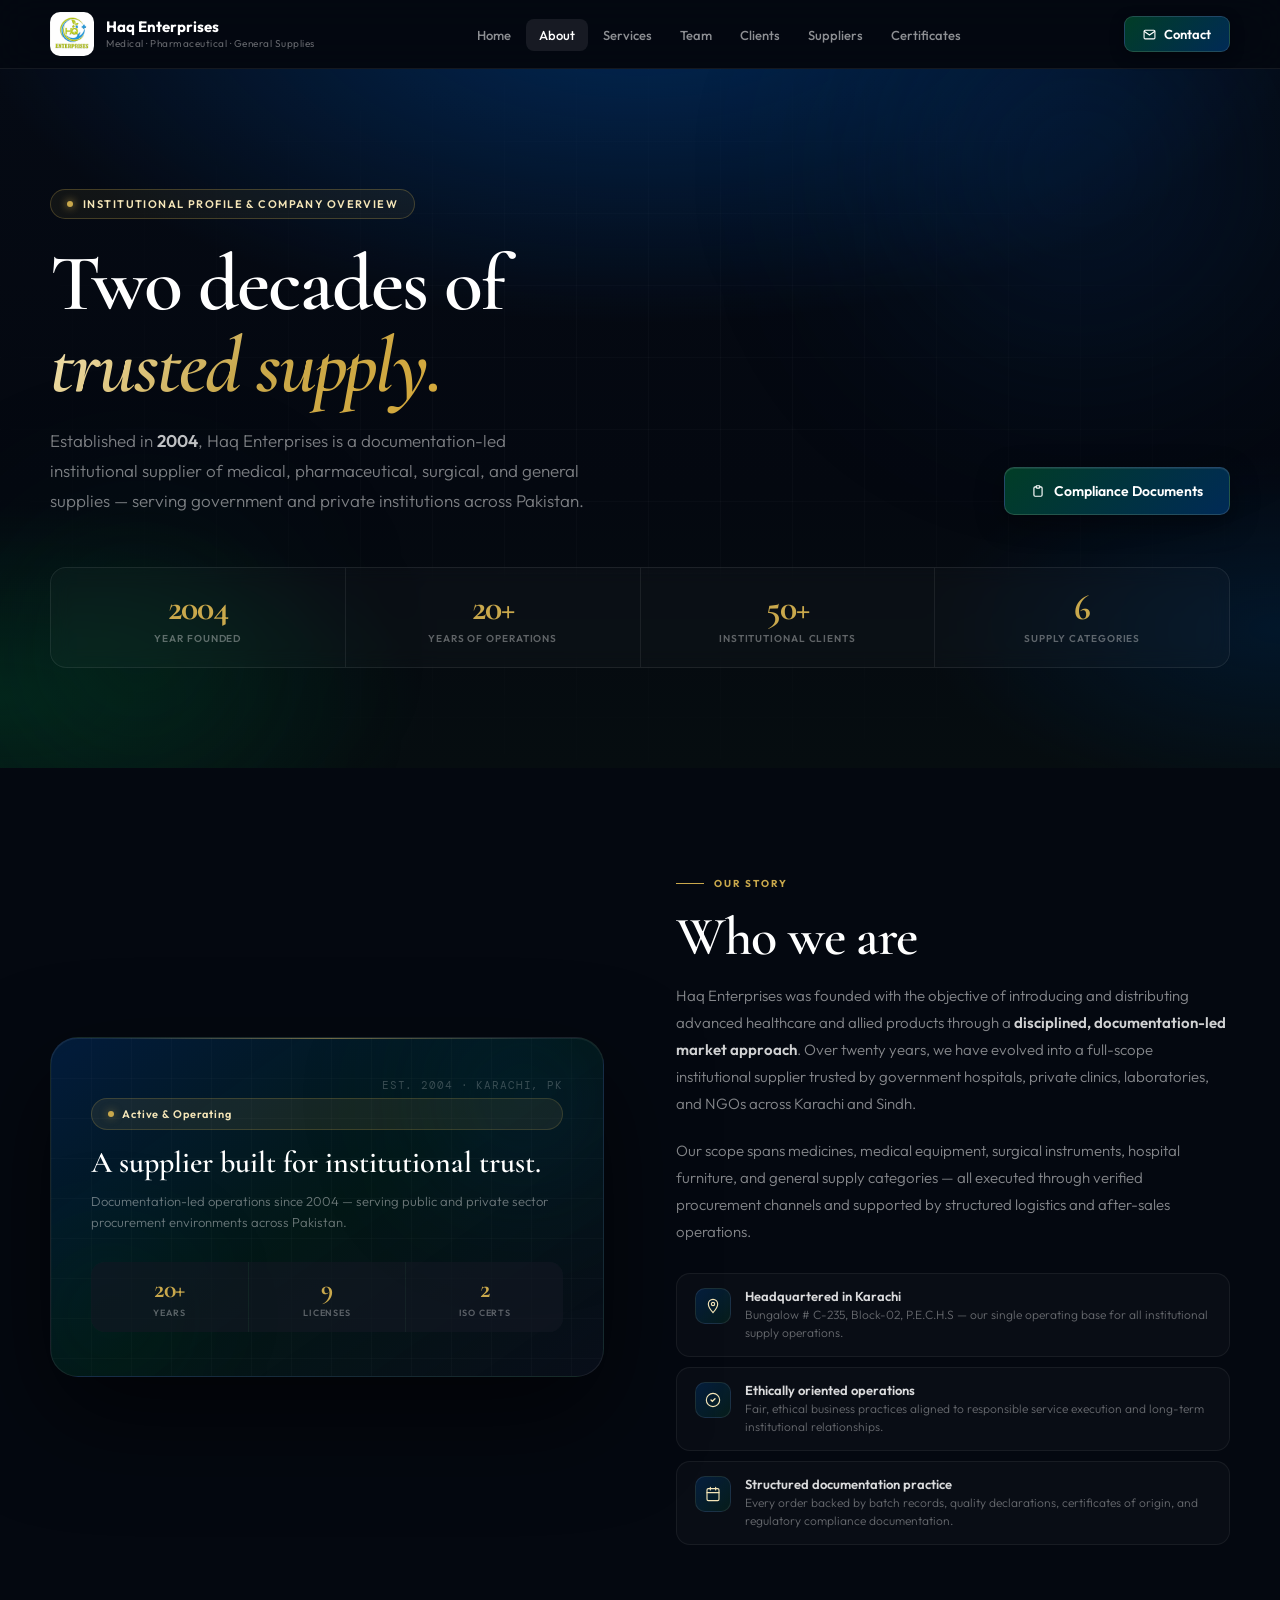
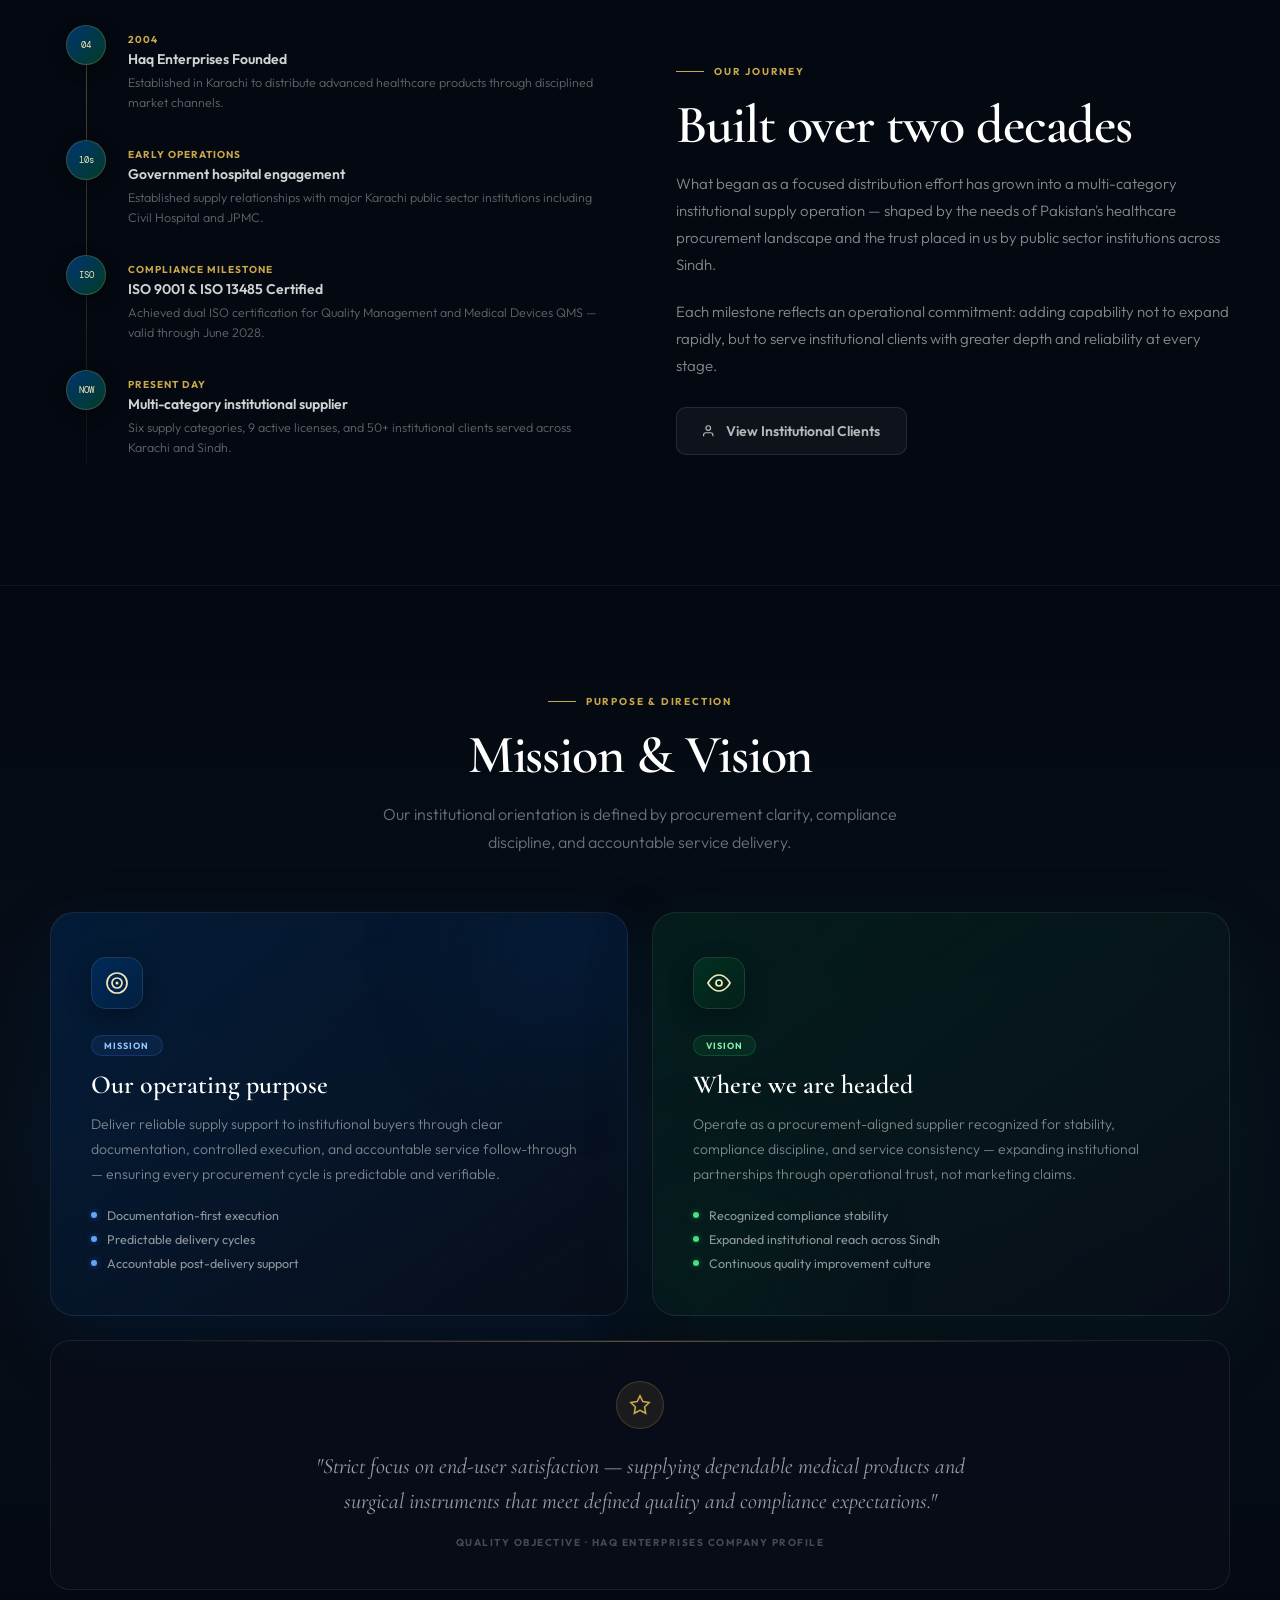
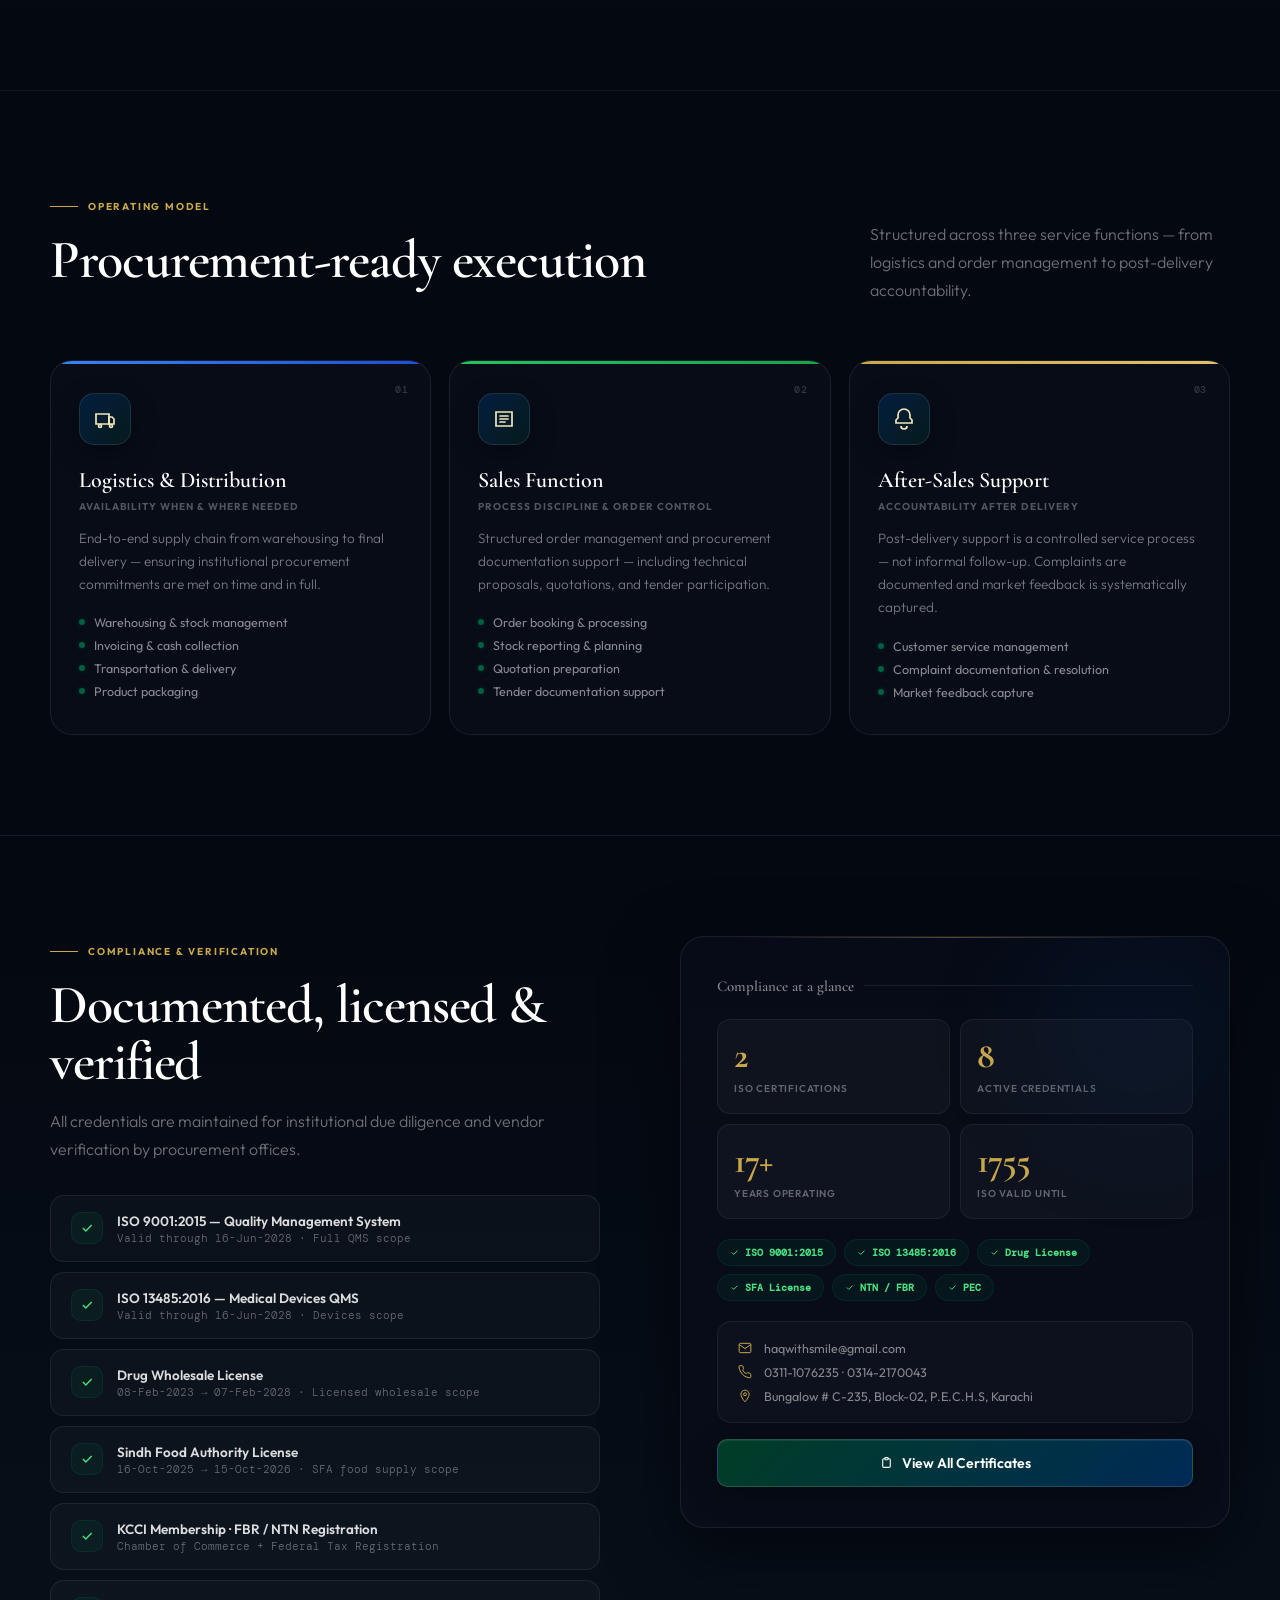
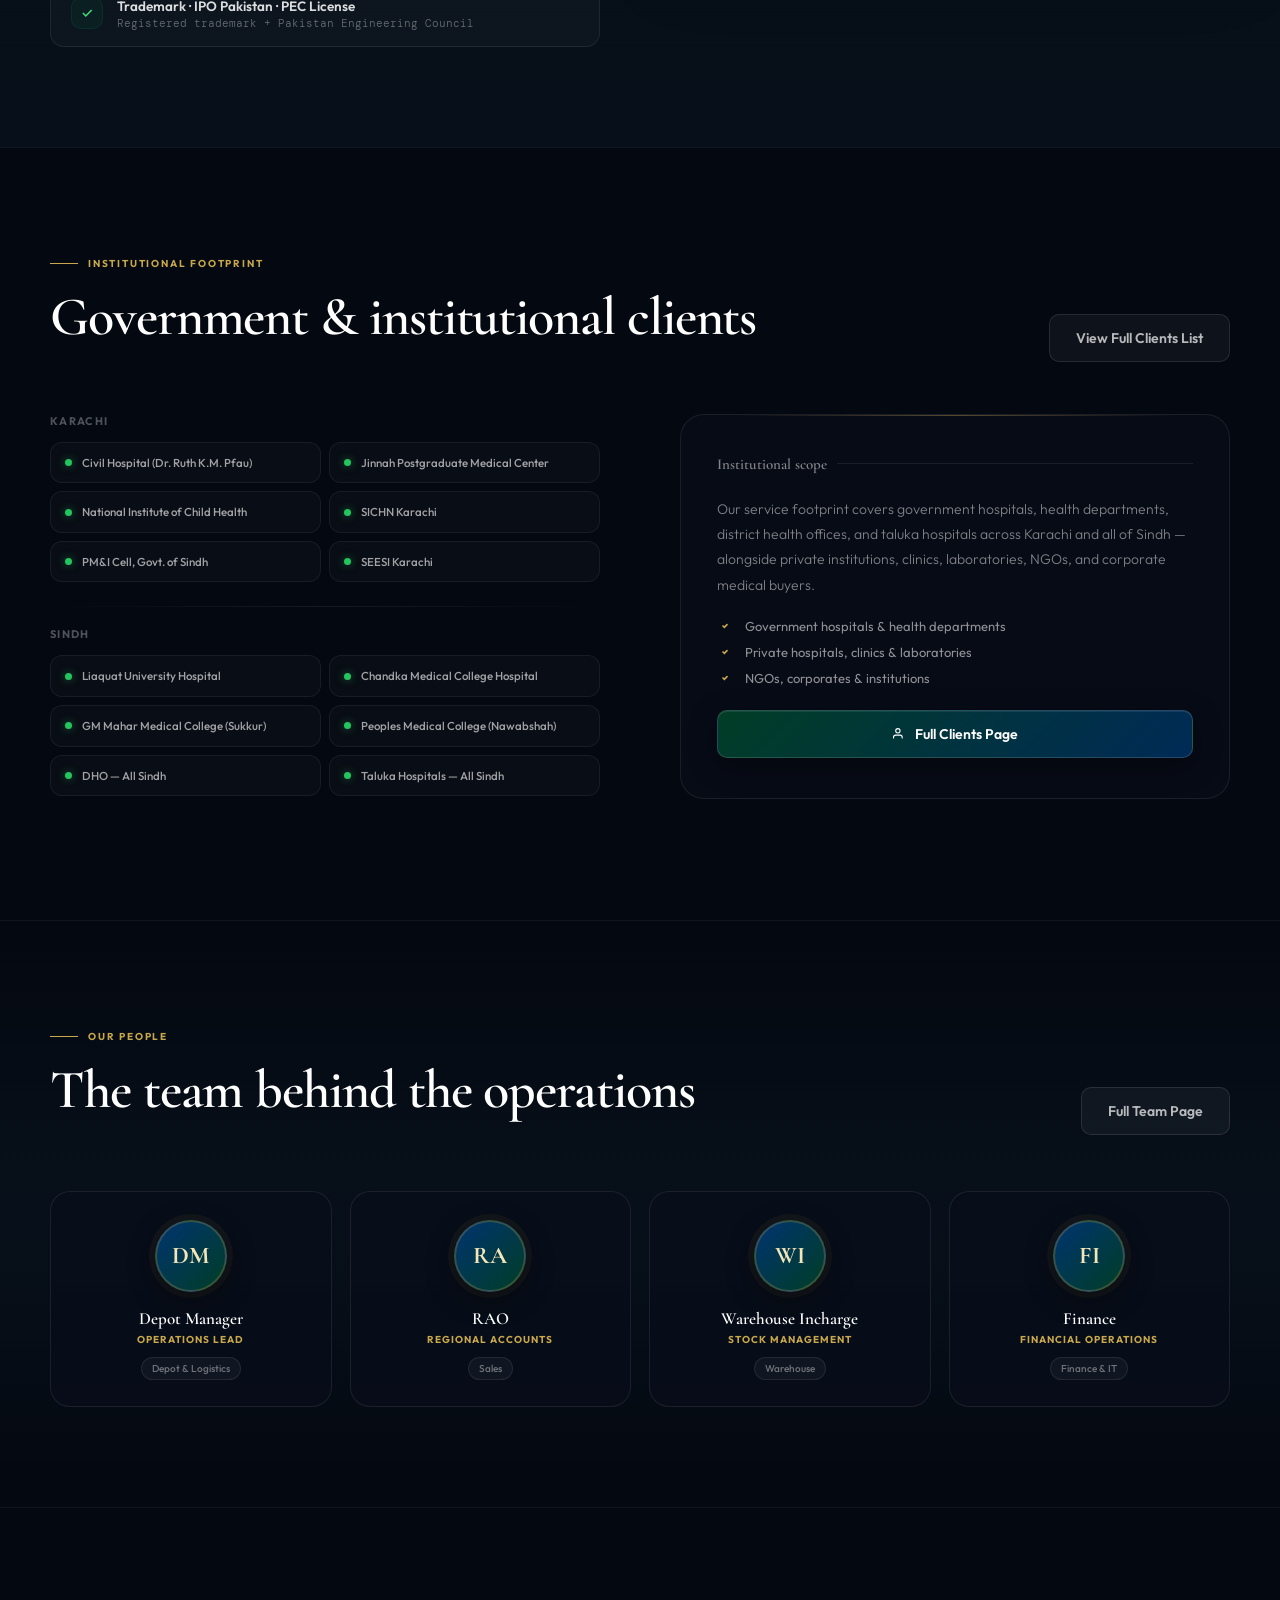
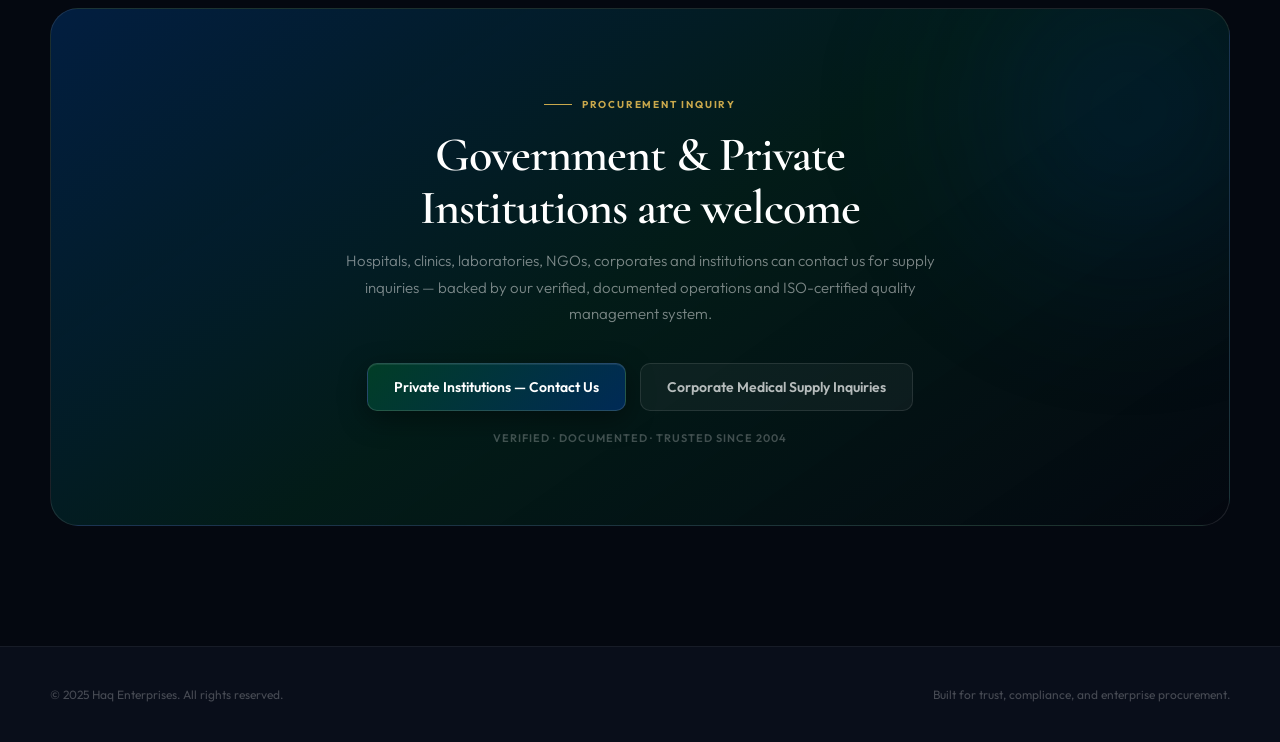
==== commit f9336612: "Add Vercel Speed Insights to project Implemented Vercel Speed Insights for Static HTML Website  ## S" ====
--- a/about.html
+++ b/about.html
@@ -287,6 +287,12 @@
     .footer-inner { display: flex; align-items: center; justify-content: space-between; flex-wrap: wrap; gap: 12px; }
     .footer-copy { font-size: 12px; color: rgba(255,255,255,0.25); }
   </style>
+
+  <!-- Vercel Speed Insights -->
+  <script>
+    window.si = window.si || function () { (window.siq = window.siq || []).push(arguments); };
+  </script>
+  <script defer src="/_vercel/speed-insights/script.js"></script>
 </head>
 <body>
 
